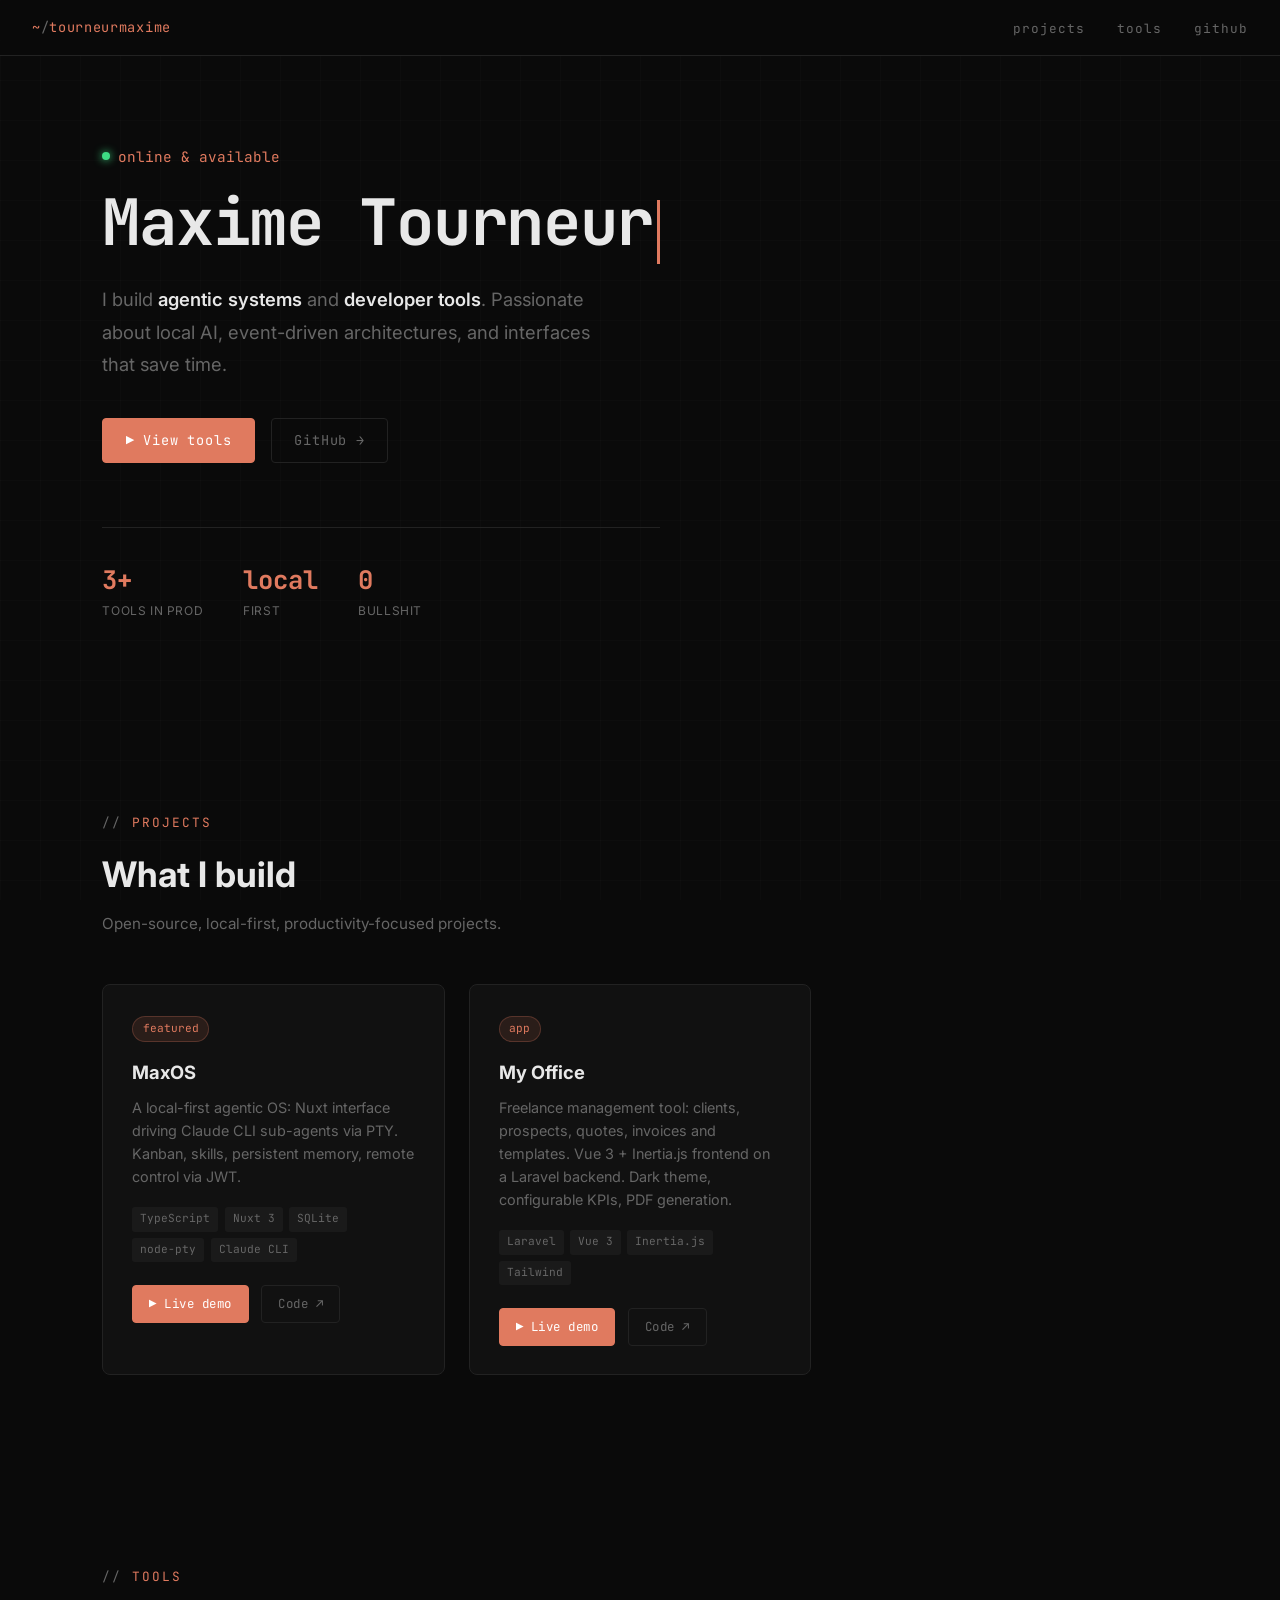
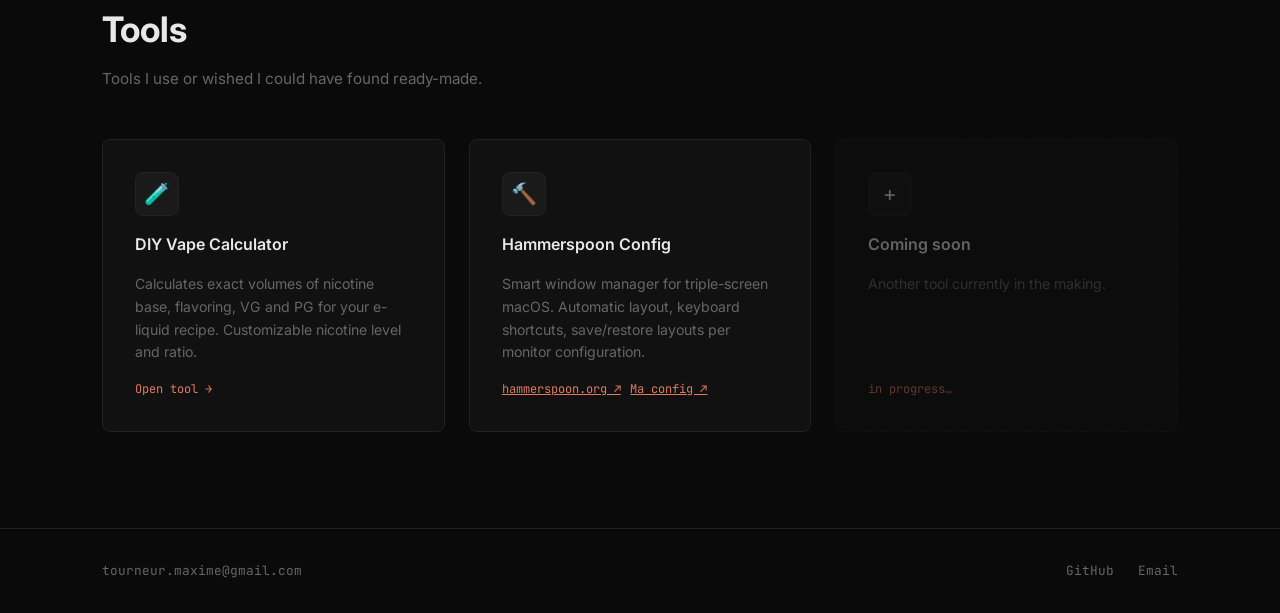
==== index.html @ a3930800 "feat: translate site to English, reduce hero-to-projects spacing Co-Authored-By: Claude Sonnet 4.6 <" ====
<!DOCTYPE html>
<html lang="en">
<head>
  <meta charset="UTF-8">
  <meta name="viewport" content="width=device-width, initial-scale=1.0">
  <title>Maxime Tourneur</title>
  <link rel="preconnect" href="https://fonts.googleapis.com">
  <link href="https://fonts.googleapis.com/css2?family=JetBrains+Mono:ital,wght@0,400;0,700;1,400&family=Inter:wght@300;400;600;700&display=swap" rel="stylesheet">
  <style>
    *, *::before, *::after { box-sizing: border-box; margin: 0; padding: 0; }

    :root {
      --bg: #0a0a0a;
      --bg2: #111111;
      --bg3: #1a1a1a;
      --border: #222222;
      --accent: #E07A5F;
      --green: #3ddc84;
      --text: #e8e8e8;
      --muted: #666;
      --mono: 'JetBrains Mono', monospace;
      --sans: 'Inter', sans-serif;
    }

    html { scroll-behavior: smooth; }

    body {
      background: var(--bg);
      color: var(--text);
      font-family: var(--sans);
      font-size: 16px;
      line-height: 1.6;
      overflow-x: hidden;
    }

    /* Grid background */
    body::before {
      content: '';
      position: fixed;
      inset: 0;
      background-image:
        linear-gradient(rgba(255,255,255,.015) 1px, transparent 1px),
        linear-gradient(90deg, rgba(255,255,255,.015) 1px, transparent 1px);
      background-size: 40px 40px;
      pointer-events: none;
      z-index: 0;
    }

    /* ── NAV ── */
    nav {
      position: fixed;
      top: 0; left: 0; right: 0;
      z-index: 100;
      display: flex;
      align-items: center;
      justify-content: space-between;
      padding: 0 2rem;
      height: 56px;
      background: rgba(10,10,10,.85);
      backdrop-filter: blur(12px);
      border-bottom: 1px solid var(--border);
    }

    .nav-logo {
      font-family: var(--mono);
      font-size: .85rem;
      color: var(--accent);
      text-decoration: none;
      letter-spacing: .05em;
    }

    .nav-logo span { color: var(--muted); }

    nav ul {
      list-style: none;
      display: flex;
      gap: 2rem;
    }

    nav ul a {
      font-family: var(--mono);
      font-size: .8rem;
      color: var(--muted);
      text-decoration: none;
      letter-spacing: .08em;
      transition: color .2s;
    }
    nav ul a:hover { color: var(--text); }

    /* ── HERO ── */
    #hero {
      position: relative;
      min-height: 85vh;
      display: flex;
      align-items: center;
      padding: 0 clamp(2rem, 8vw, 10rem);
      z-index: 1;
    }

    .hero-inner { max-width: 720px; }

    .hero-prefix {
      font-family: var(--mono);
      font-size: .9rem;
      color: var(--accent);
      margin-bottom: 1.2rem;
      display: flex;
      align-items: center;
      gap: .5rem;
    }

    .hero-prefix::before {
      content: '';
      display: inline-block;
      width: 8px; height: 8px;
      border-radius: 50%;
      background: var(--green);
      box-shadow: 0 0 8px var(--green);
      animation: pulse 2s ease-in-out infinite;
    }

    @keyframes pulse {
      0%, 100% { opacity: 1; }
      50% { opacity: .4; }
    }

    h1 {
      font-family: var(--mono);
      font-size: clamp(2.4rem, 5vw, 4rem);
      font-weight: 700;
      line-height: 1.1;
      letter-spacing: -.02em;
      margin-bottom: 1.2rem;
    }

    h1 .cursor {
      display: inline-block;
      width: 3px;
      height: 1em;
      background: var(--accent);
      margin-left: 4px;
      vertical-align: text-bottom;
      animation: blink .9s step-end infinite;
    }

    @keyframes blink {
      0%, 100% { opacity: 1; }
      50% { opacity: 0; }
    }

    .hero-desc {
      font-size: 1.15rem;
      color: var(--muted);
      max-width: 520px;
      margin-bottom: 2.4rem;
      line-height: 1.75;
    }

    .hero-desc strong { color: var(--text); font-weight: 600; }

    .btn-group { display: flex; gap: 1rem; flex-wrap: wrap; }

    .btn {
      font-family: var(--mono);
      font-size: .85rem;
      letter-spacing: .06em;
      padding: .65rem 1.4rem;
      border-radius: 4px;
      text-decoration: none;
      transition: all .2s;
      display: inline-flex;
      align-items: center;
      gap: .5rem;
    }

    .btn-primary {
      background: var(--accent);
      color: #fff;
      border: 1px solid var(--accent);
    }
    .btn-primary:hover { background: transparent; color: var(--accent); }

    .btn-ghost {
      background: transparent;
      color: var(--muted);
      border: 1px solid var(--border);
    }
    .btn-ghost:hover { color: var(--text); border-color: #444; }

    .hero-stats {
      display: flex;
      gap: 2.5rem;
      margin-top: 4rem;
      padding-top: 2rem;
      border-top: 1px solid var(--border);
    }

    .stat-item { display: flex; flex-direction: column; }
    .stat-value {
      font-family: var(--mono);
      font-size: 1.6rem;
      font-weight: 700;
      color: var(--accent);
    }
    .stat-label {
      font-size: .75rem;
      color: var(--muted);
      letter-spacing: .05em;
      text-transform: uppercase;
    }

    /* ── SECTIONS ── */
    section {
      position: relative;
      z-index: 1;
      padding: 6rem clamp(2rem, 8vw, 10rem);
    }

    .section-label {
      font-family: var(--mono);
      font-size: .8rem;
      color: var(--accent);
      letter-spacing: .15em;
      text-transform: uppercase;
      margin-bottom: .8rem;
    }

    .section-label::before { content: '// '; color: var(--muted); }

    h2 {
      font-family: var(--sans);
      font-size: clamp(1.6rem, 3vw, 2.2rem);
      font-weight: 700;
      margin-bottom: .6rem;
    }

    .section-sub {
      color: var(--muted);
      font-size: .95rem;
      margin-bottom: 3rem;
    }

    #projects { padding-top: 3rem; }

    /* ── PROJECTS ── */
    .projects-grid {
      display: grid;
      grid-template-columns: repeat(auto-fill, minmax(320px, 1fr));
      gap: 1.5rem;
    }

    .project-card {
      background: var(--bg2);
      border: 1px solid var(--border);
      border-radius: 8px;
      padding: 1.8rem;
      text-decoration: none;
      color: inherit;
      transition: all .25s;
      position: relative;
      overflow: hidden;
    }

    .project-card::after {
      content: '';
      position: absolute;
      inset: 0;
      background: linear-gradient(135deg, var(--accent) 0%, transparent 50%);
      opacity: 0;
      transition: opacity .3s;
    }

    .project-card:hover {
      border-color: var(--accent);
      transform: translateY(-3px);
    }
    .project-card:hover::after { opacity: .04; }

    .project-tag {
      font-family: var(--mono);
      font-size: .7rem;
      color: var(--accent);
      background: rgba(224,122,95,.12);
      border: 1px solid rgba(224,122,95,.25);
      padding: .2rem .6rem;
      border-radius: 99px;
      display: inline-block;
      margin-bottom: 1rem;
    }

    .project-card h3 {
      font-size: 1.15rem;
      font-weight: 700;
      margin-bottom: .5rem;
    }

    .project-card p {
      font-size: .9rem;
      color: var(--muted);
      line-height: 1.6;
      margin-bottom: 1.2rem;
    }

    .project-tech {
      display: flex;
      flex-wrap: wrap;
      gap: .4rem;
    }

    .tech-pill {
      font-family: var(--mono);
      font-size: .7rem;
      color: var(--muted);
      background: var(--bg3);
      padding: .2rem .5rem;
      border-radius: 3px;
    }

    .project-arrow {
      position: absolute;
      top: 1.8rem;
      right: 1.8rem;
      font-size: 1.2rem;
      color: var(--muted);
      transition: transform .2s, color .2s;
    }
    .project-card:hover .project-arrow { transform: translate(3px, -3px); color: var(--accent); }

    .project-links { display: flex; gap: .8rem; margin-top: 1.4rem; flex-wrap: wrap; }
    .project-link {
      font-family: var(--mono);
      font-size: .78rem;
      letter-spacing: .04em;
      text-decoration: none;
      padding: .5rem 1rem;
      border-radius: 4px;
      transition: all .2s;
      position: relative;
      z-index: 1;
    }
    .project-link.demo { background: var(--accent); color: #fff; border: 1px solid var(--accent); }
    .project-link.demo:hover { background: transparent; color: var(--accent); }
    .project-link.code { background: transparent; color: var(--muted); border: 1px solid var(--border); }
    .project-link.code:hover { color: var(--text); border-color: #444; }

    /* ── TOOLS ── */
    .tools-grid {
      display: grid;
      grid-template-columns: repeat(auto-fill, minmax(280px, 1fr));
      gap: 1.5rem;
    }

    .tool-card {
      background: var(--bg2);
      border: 1px solid var(--border);
      border-radius: 8px;
      padding: 2rem;
      text-decoration: none;
      color: inherit;
      transition: all .25s;
      display: flex;
      flex-direction: column;
      gap: 1rem;
    }

    .tool-card:hover {
      border-color: #444;
      transform: translateY(-2px);
    }

    .tool-icon {
      width: 44px; height: 44px;
      background: var(--bg3);
      border: 1px solid var(--border);
      border-radius: 8px;
      display: flex;
      align-items: center;
      justify-content: center;
      font-size: 1.3rem;
    }

    .tool-card h3 {
      font-size: 1rem;
      font-weight: 600;
    }

    .tool-card p {
      font-size: .88rem;
      color: var(--muted);
      line-height: 1.6;
      flex: 1;
    }

    .tool-link {
      font-family: var(--mono);
      font-size: .75rem;
      color: var(--accent);
      display: flex;
      align-items: center;
      gap: .4rem;
    }

    .tool-card-placeholder {
      opacity: .4;
      cursor: default;
      border-style: dashed;
    }
    .tool-card-placeholder:hover { transform: none; border-color: var(--border); }

    /* ── FOOTER ── */
    footer {
      position: relative;
      z-index: 1;
      border-top: 1px solid var(--border);
      padding: 2rem clamp(2rem, 8vw, 10rem);
      display: flex;
      align-items: center;
      justify-content: space-between;
      gap: 1rem;
      flex-wrap: wrap;
    }

    footer .mono { font-family: var(--mono); font-size: .8rem; color: var(--muted); }

    .footer-links { display: flex; gap: 1.5rem; }
    .footer-links a {
      font-family: var(--mono);
      font-size: .8rem;
      color: var(--muted);
      text-decoration: none;
      transition: color .2s;
    }
    .footer-links a:hover { color: var(--text); }

    @media (max-width: 600px) {
      nav ul { gap: 1rem; }
      .hero-stats { gap: 1.5rem; }
    }
  </style>
</head>
<body>

<nav>
  <a href="/" class="nav-logo">~<span>/</span>tourneurmaxime</a>
  <ul>
    <li><a href="#projects">projects</a></li>
    <li><a href="#tools">tools</a></li>
    <li><a href="https://github.com/tourneurmaxime" target="_blank">github</a></li>
  </ul>
</nav>

<!-- HERO -->
<section id="hero">
  <div class="hero-inner">
    <div class="hero-prefix">online &amp; available</div>
    <h1>Maxime Tourneur<span class="cursor"></span></h1>
    <p class="hero-desc">
      I build <strong>agentic systems</strong> and <strong>developer tools</strong>.
      Passionate about local AI, event-driven architectures, and interfaces that save time.
    </p>
    <div class="btn-group">
      <a href="#tools" class="btn btn-primary">▶ View tools</a>
      <a href="https://github.com/tourneurmaxime" target="_blank" class="btn btn-ghost">GitHub →</a>
    </div>
    <div class="hero-stats">
      <div class="stat-item">
        <span class="stat-value">3+</span>
        <span class="stat-label">tools in prod</span>
      </div>
      <div class="stat-item">
        <span class="stat-value">local</span>
        <span class="stat-label">first</span>
      </div>
      <div class="stat-item">
        <span class="stat-value">0</span>
        <span class="stat-label">bullshit</span>
      </div>
    </div>
  </div>
</section>

<!-- PROJECTS -->
<section id="projects">
  <div class="section-label">projects</div>
  <h2>What I build</h2>
  <p class="section-sub">Open-source, local-first, productivity-focused projects.</p>

  <div class="projects-grid">
    <div class="project-card">
      <span class="project-tag">featured</span>
      <h3>MaxOS</h3>
      <p>A local-first agentic OS: Nuxt interface driving Claude CLI sub-agents via PTY. Kanban, skills, persistent memory, remote control via JWT.</p>
      <div class="project-tech">
        <span class="tech-pill">TypeScript</span>
        <span class="tech-pill">Nuxt 3</span>
        <span class="tech-pill">SQLite</span>
        <span class="tech-pill">node-pty</span>
        <span class="tech-pill">Claude CLI</span>
      </div>
      <div class="project-links">
        <a href="https://tourneur-maxime.github.io/max_ai_os/" target="_blank" class="project-link demo">▶ Live demo</a>
        <a href="https://github.com/tourneur-maxime/max_ai_os" target="_blank" class="project-link code">Code ↗</a>
      </div>
    </div>

    <div class="project-card">
      <span class="project-tag">app</span>
      <h3>My Office</h3>
      <p>Freelance management tool: clients, prospects, quotes, invoices and templates. Vue 3 + Inertia.js frontend on a Laravel backend. Dark theme, configurable KPIs, PDF generation.</p>
      <div class="project-tech">
        <span class="tech-pill">Laravel</span>
        <span class="tech-pill">Vue 3</span>
        <span class="tech-pill">Inertia.js</span>
        <span class="tech-pill">Tailwind</span>
      </div>
      <div class="project-links">
        <a href="https://tourneur-maxime.github.io/My_Office/" target="_blank" class="project-link demo">▶ Live demo</a>
        <a href="https://github.com/tourneur-maxime/My_Office" target="_blank" class="project-link code">Code ↗</a>
      </div>
    </div>
  </div>
</section>

<!-- TOOLS -->
<section id="tools">
  <div class="section-label">tools</div>
  <h2>Tools</h2>
  <p class="section-sub">Tools I use or wished I could have found ready-made.</p>

  <div class="tools-grid">
    <a href="tools/vape/index.html" class="tool-card">
      <div class="tool-icon">🧪</div>
      <h3>DIY Vape Calculator</h3>
      <p>Calculates exact volumes of nicotine base, flavoring, VG and PG for your e-liquid recipe. Customizable nicotine level and ratio.</p>
      <span class="tool-link">Open tool →</span>
    </a>

    <div class="tool-card">
      <div class="tool-icon">🔨</div>
      <h3>Hammerspoon Config</h3>
      <p>Smart window manager for triple-screen macOS. Automatic layout, keyboard shortcuts, save/restore layouts per monitor configuration.</p>
      <div style="display:flex;gap:.6rem;margin-top:auto;flex-wrap:wrap;">
        <a href="https://www.hammerspoon.org" target="_blank" class="tool-link">hammerspoon.org ↗</a>
        <a href="https://github.com/tourneur-maxime/hammerspoon_cfg" target="_blank" class="tool-link">Ma config ↗</a>
      </div>
    </div>

    <div class="tool-card tool-card-placeholder">
      <div class="tool-icon">+</div>
      <h3>Coming soon</h3>
      <p>Another tool currently in the making.</p>
      <span class="tool-link">in progress…</span>
    </div>
  </div>
</section>

<footer>
  <span class="mono">tourneur.maxime@gmail.com</span>
  <div class="footer-links">
    <a href="https://github.com/tourneurmaxime" target="_blank">GitHub</a>
    <a href="mailto:tourneur.maxime@gmail.com">Email</a>
  </div>
</footer>

</body>
</html>
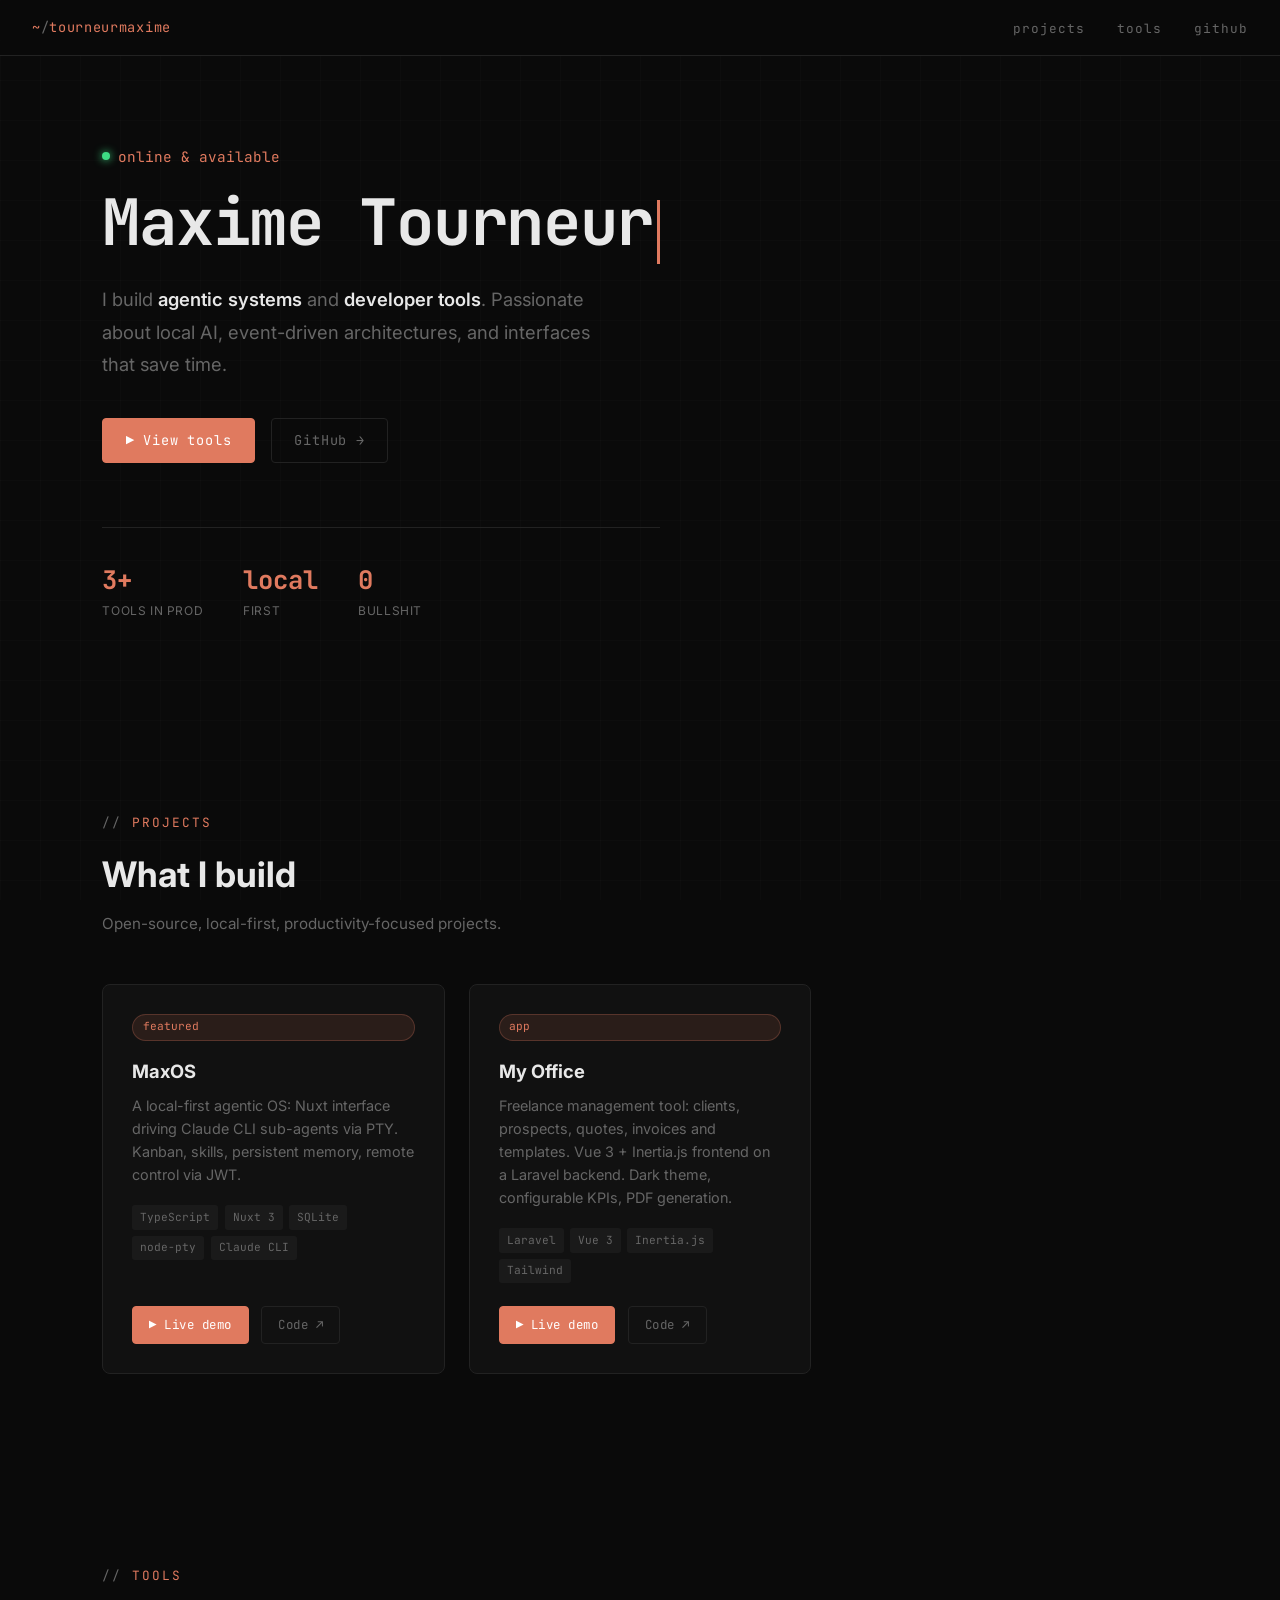
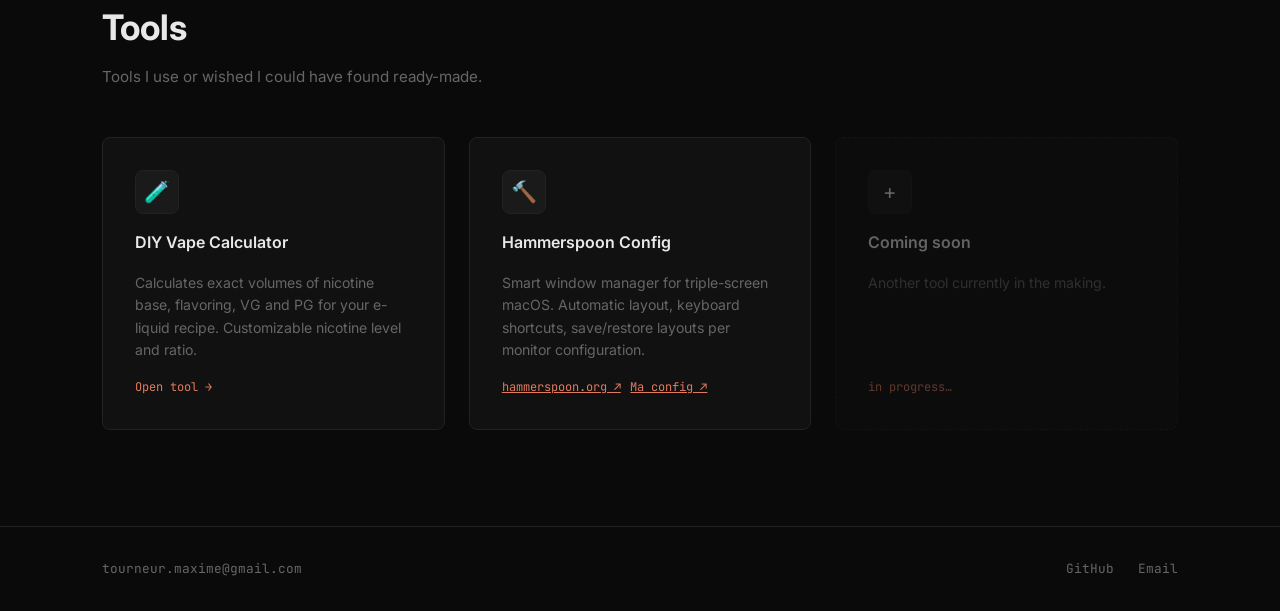
==== commit 4a5d096a: "fix: aligner les boutons en bas de chaque project card Co-Authored-By: Claude Sonnet 4.6 <noreply@an" ====
--- a/index.html
+++ b/index.html
@@ -259,6 +259,8 @@
       transition: all .25s;
       position: relative;
       overflow: hidden;
+      display: flex;
+      flex-direction: column;
     }
 
     .project-card::after {
@@ -326,7 +328,7 @@
     }
     .project-card:hover .project-arrow { transform: translate(3px, -3px); color: var(--accent); }
 
-    .project-links { display: flex; gap: .8rem; margin-top: 1.4rem; flex-wrap: wrap; }
+    .project-links { display: flex; gap: .8rem; margin-top: auto; padding-top: 1.4rem; flex-wrap: wrap; }
     .project-link {
       font-family: var(--mono);
       font-size: .78rem;
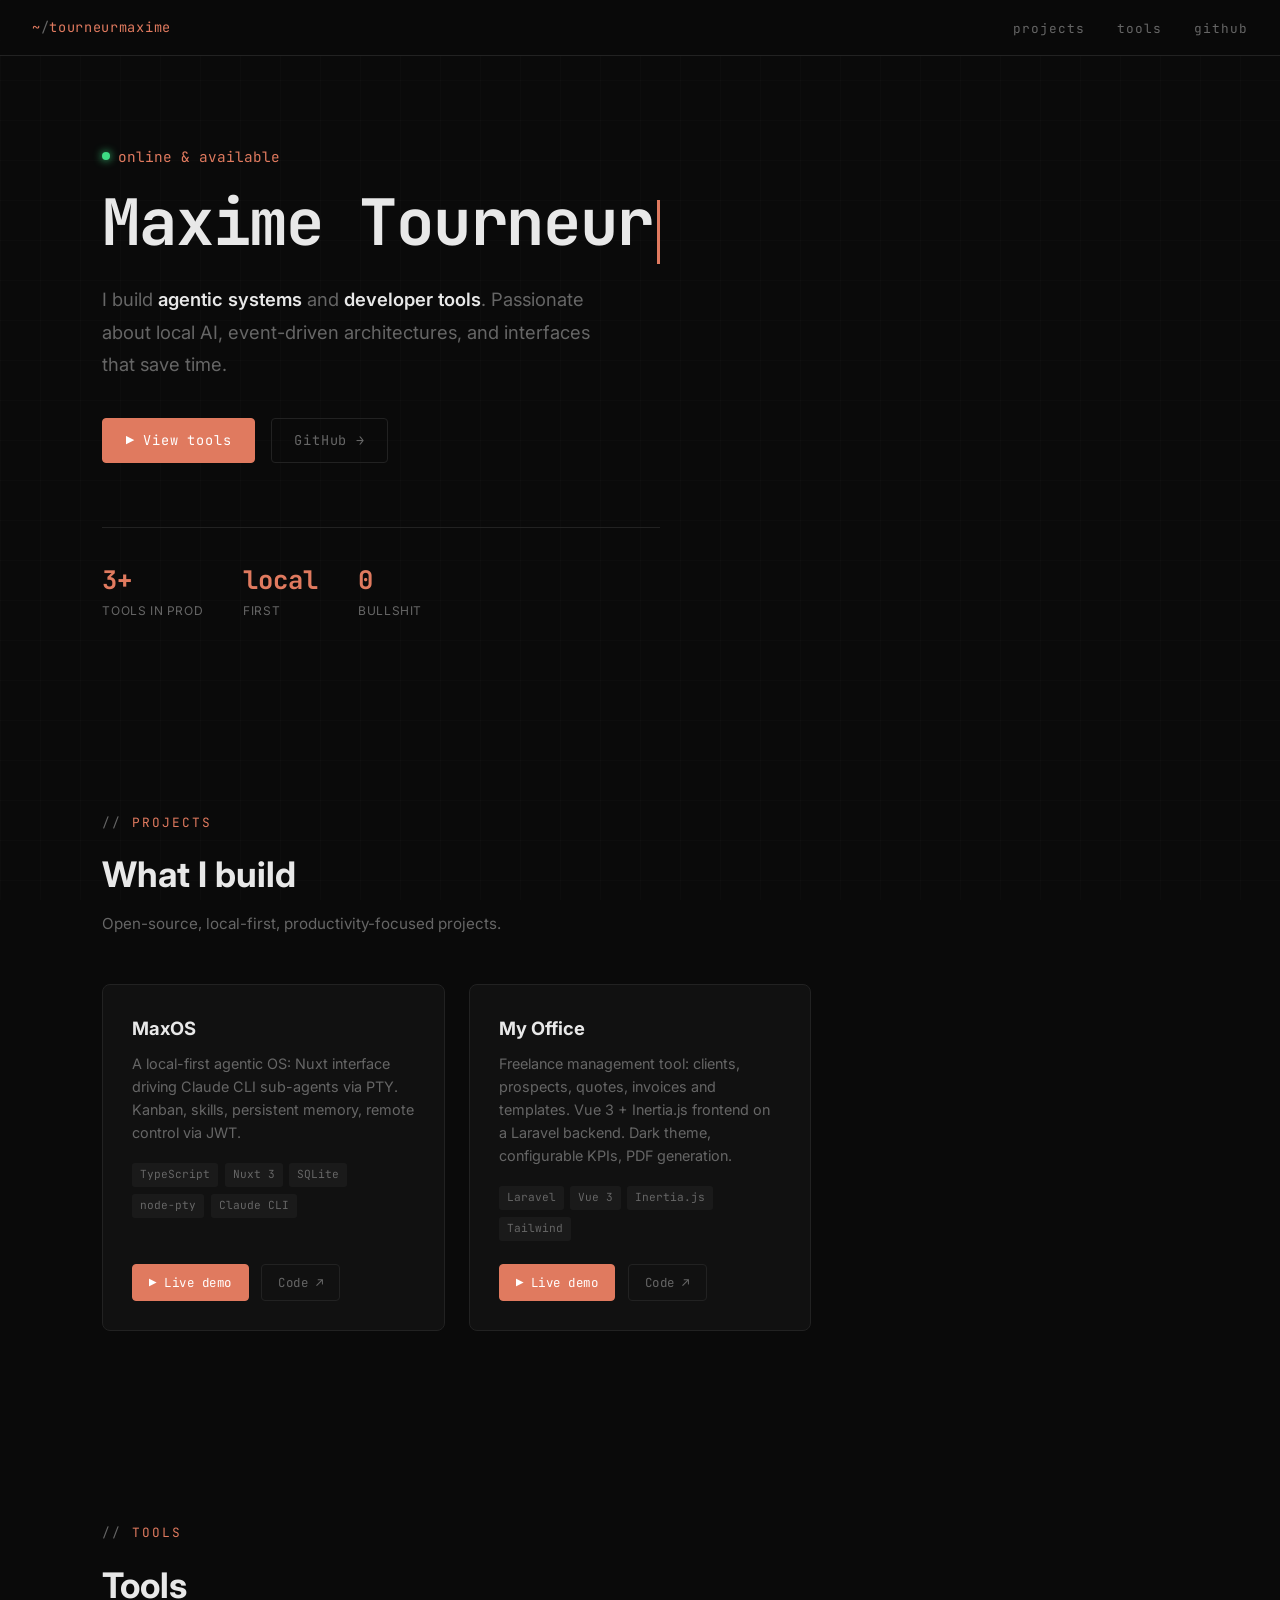
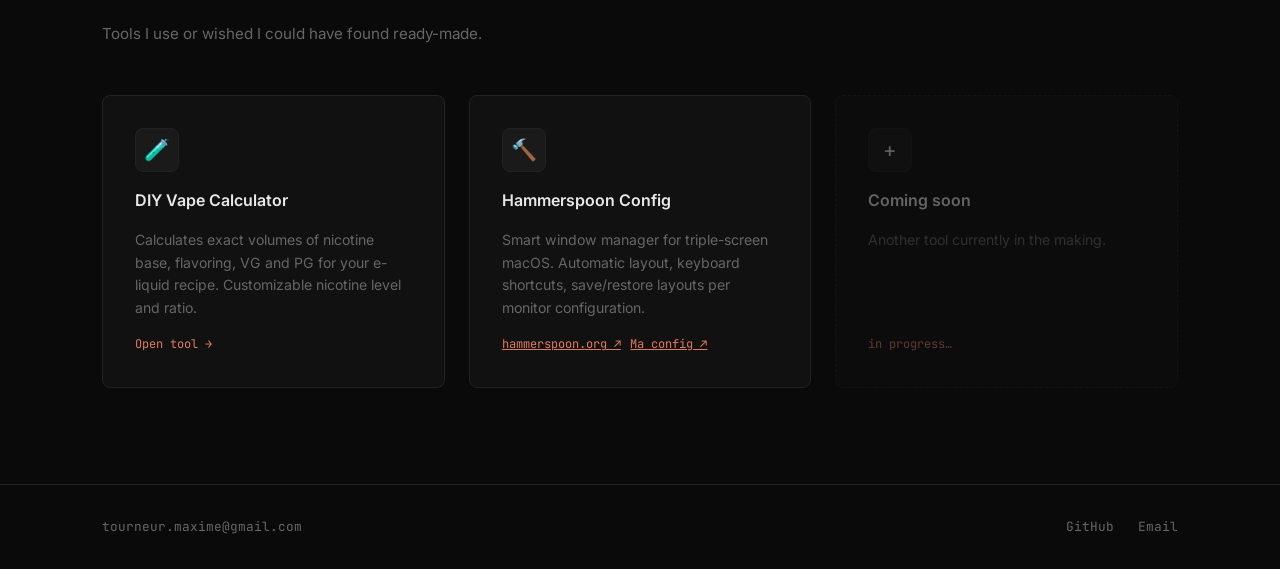
==== commit 4aa87891: "style: retire les badges project-tag des cards Co-Authored-By: Claude Sonnet 4.6 <noreply@anthropic." ====
--- a/index.html
+++ b/index.html
@@ -277,18 +277,6 @@
       transform: translateY(-3px);
     }
     .project-card:hover::after { opacity: .04; }
-
-    .project-tag {
-      font-family: var(--mono);
-      font-size: .7rem;
-      color: var(--accent);
-      background: rgba(224,122,95,.12);
-      border: 1px solid rgba(224,122,95,.25);
-      padding: .2rem .6rem;
-      border-radius: 99px;
-      display: inline-block;
-      margin-bottom: 1rem;
-    }
 
     .project-card h3 {
       font-size: 1.15rem;
@@ -489,7 +477,6 @@
 
   <div class="projects-grid">
     <div class="project-card">
-      <span class="project-tag">featured</span>
       <h3>MaxOS</h3>
       <p>A local-first agentic OS: Nuxt interface driving Claude CLI sub-agents via PTY. Kanban, skills, persistent memory, remote control via JWT.</p>
       <div class="project-tech">
@@ -506,7 +493,6 @@
     </div>
 
     <div class="project-card">
-      <span class="project-tag">app</span>
       <h3>My Office</h3>
       <p>Freelance management tool: clients, prospects, quotes, invoices and templates. Vue 3 + Inertia.js frontend on a Laravel backend. Dark theme, configurable KPIs, PDF generation.</p>
       <div class="project-tech">
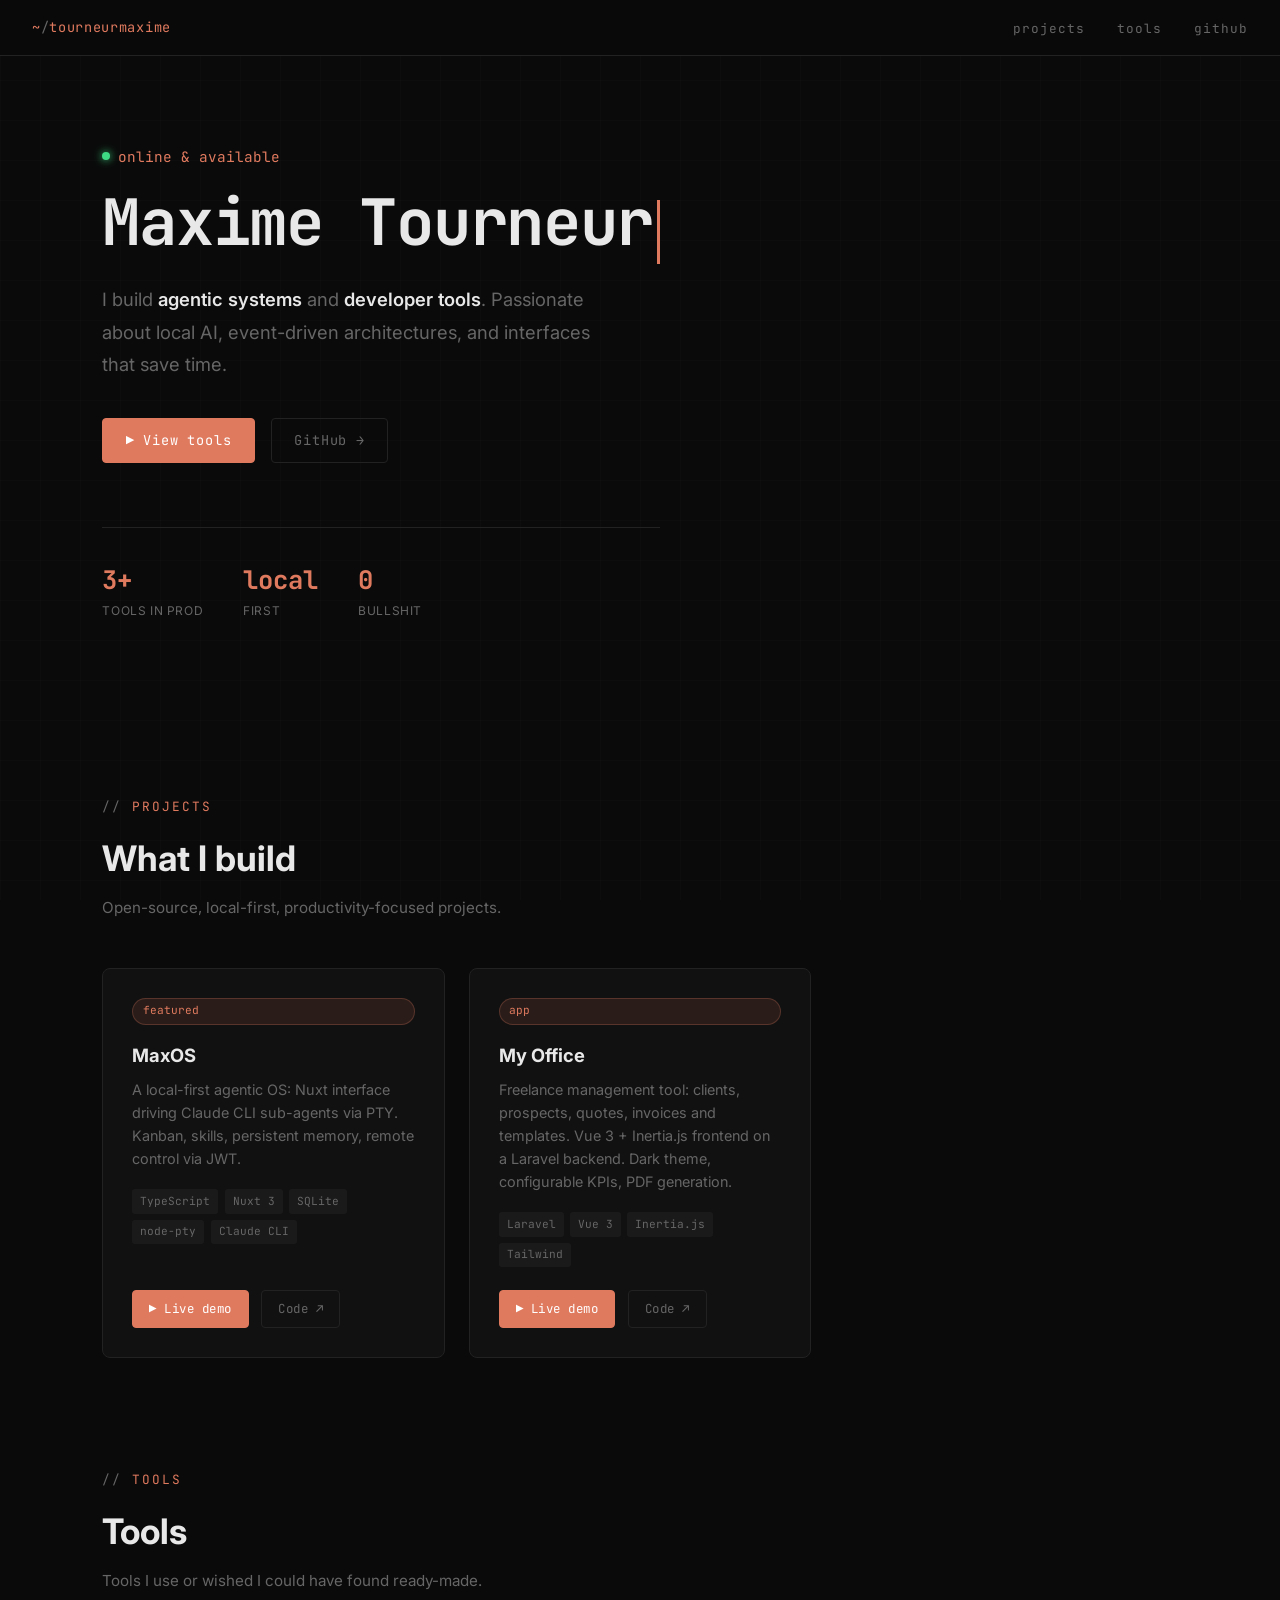
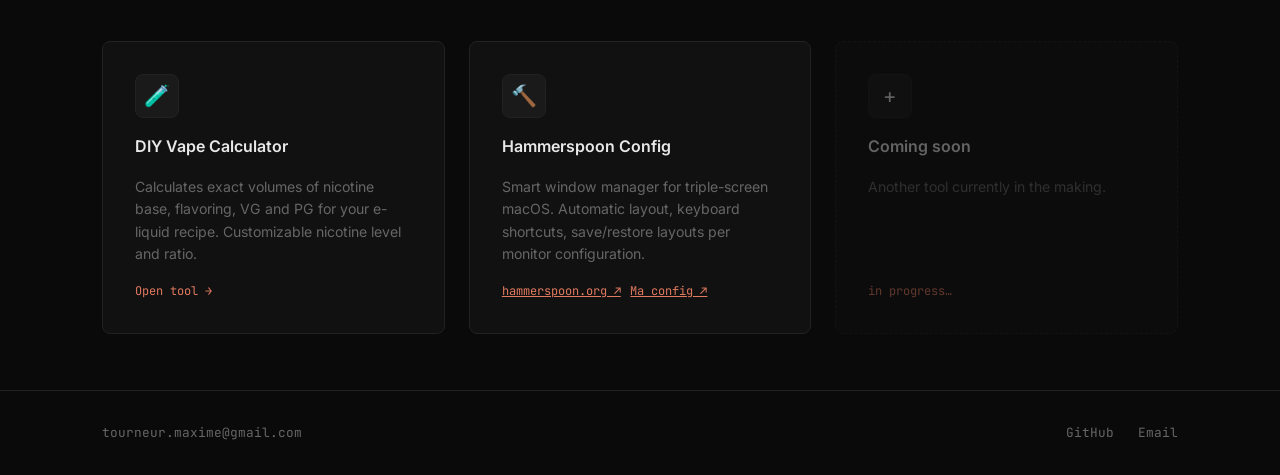
==== commit 5b5db28f: "style: réduit le padding des sections (6rem → 3.5rem) Co-Authored-By: Claude Sonnet 4.6 <noreply@ant" ====
--- a/index.html
+++ b/index.html
@@ -213,7 +213,7 @@
     section {
       position: relative;
       z-index: 1;
-      padding: 6rem clamp(2rem, 8vw, 10rem);
+      padding: 3.5rem clamp(2rem, 8vw, 10rem);
     }
 
     .section-label {
@@ -240,7 +240,7 @@
       margin-bottom: 3rem;
     }
 
-    #projects { padding-top: 3rem; }
+    #projects { padding-top: 2rem; }
 
     /* ── PROJECTS ── */
     .projects-grid {
@@ -277,6 +277,18 @@
       transform: translateY(-3px);
     }
     .project-card:hover::after { opacity: .04; }
+
+    .project-tag {
+      font-family: var(--mono);
+      font-size: .7rem;
+      color: var(--accent);
+      background: rgba(224,122,95,.12);
+      border: 1px solid rgba(224,122,95,.25);
+      padding: .2rem .6rem;
+      border-radius: 99px;
+      display: inline-block;
+      margin-bottom: 1rem;
+    }
 
     .project-card h3 {
       font-size: 1.15rem;
@@ -477,6 +489,7 @@
 
   <div class="projects-grid">
     <div class="project-card">
+      <span class="project-tag">featured</span>
       <h3>MaxOS</h3>
       <p>A local-first agentic OS: Nuxt interface driving Claude CLI sub-agents via PTY. Kanban, skills, persistent memory, remote control via JWT.</p>
       <div class="project-tech">
@@ -493,6 +506,7 @@
     </div>
 
     <div class="project-card">
+      <span class="project-tag">app</span>
       <h3>My Office</h3>
       <p>Freelance management tool: clients, prospects, quotes, invoices and templates. Vue 3 + Inertia.js frontend on a Laravel backend. Dark theme, configurable KPIs, PDF generation.</p>
       <div class="project-tech">
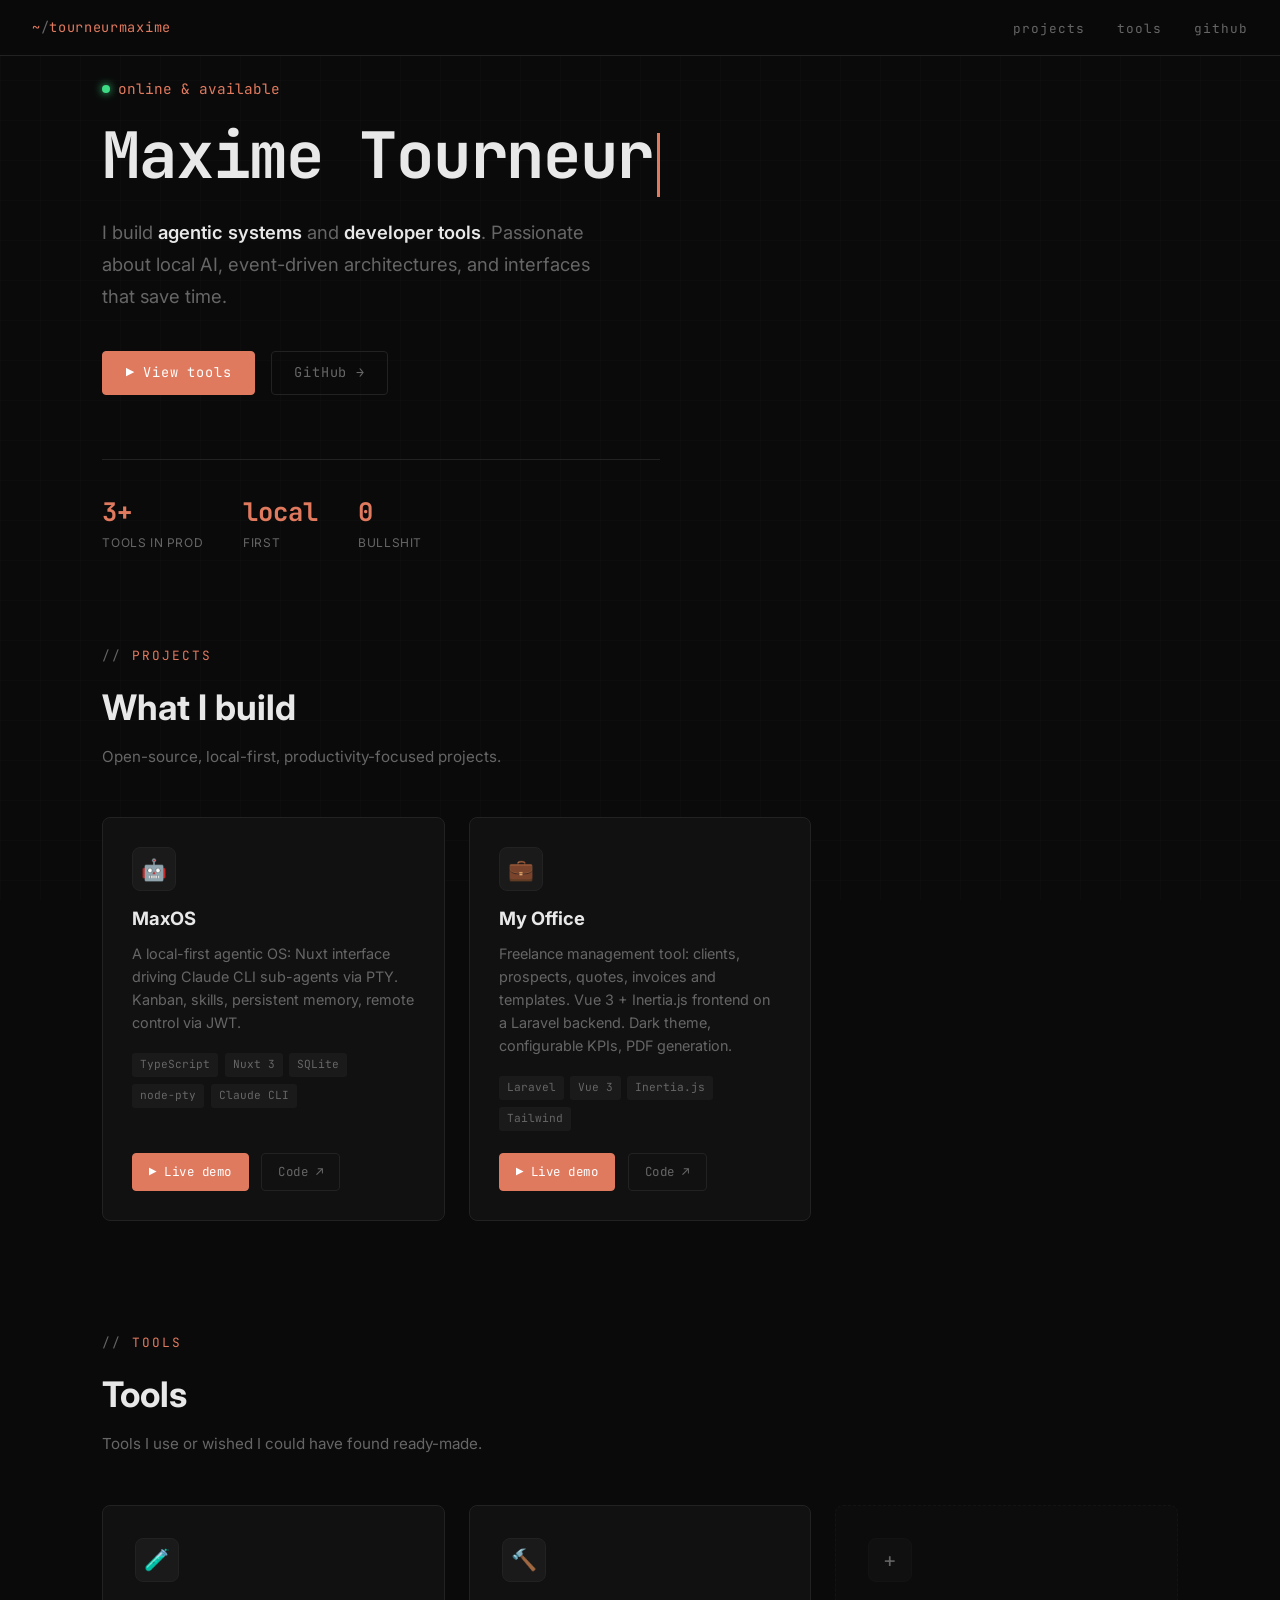
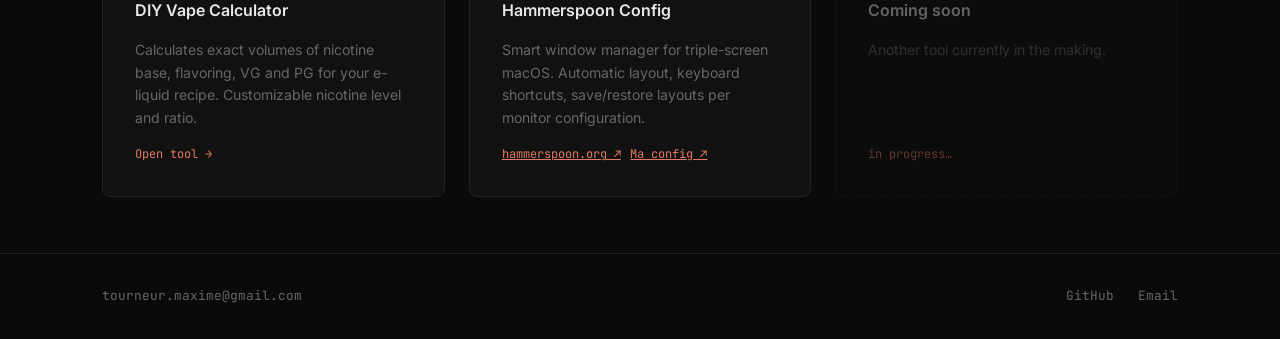
==== commit 442b5a2b: "style: emojis sur les project cards, réduit l'écart hero→projects Co-Authored-By: Claude Sonnet 4.6 " ====
--- a/index.html
+++ b/index.html
@@ -90,7 +90,7 @@
     /* ── HERO ── */
     #hero {
       position: relative;
-      min-height: 85vh;
+      min-height: 70vh;
       display: flex;
       align-items: center;
       padding: 0 clamp(2rem, 8vw, 10rem);
@@ -240,7 +240,7 @@
       margin-bottom: 3rem;
     }
 
-    #projects { padding-top: 2rem; }
+    #projects { padding-top: 1rem; }
 
     /* ── PROJECTS ── */
     .projects-grid {
@@ -289,6 +289,8 @@
       display: inline-block;
       margin-bottom: 1rem;
     }
+
+    .project-card .tool-icon { margin-bottom: .8rem; }
 
     .project-card h3 {
       font-size: 1.15rem;
@@ -489,7 +491,7 @@
 
   <div class="projects-grid">
     <div class="project-card">
-      <span class="project-tag">featured</span>
+      <div class="tool-icon">🤖</div>
       <h3>MaxOS</h3>
       <p>A local-first agentic OS: Nuxt interface driving Claude CLI sub-agents via PTY. Kanban, skills, persistent memory, remote control via JWT.</p>
       <div class="project-tech">
@@ -506,7 +508,7 @@
     </div>
 
     <div class="project-card">
-      <span class="project-tag">app</span>
+      <div class="tool-icon">💼</div>
       <h3>My Office</h3>
       <p>Freelance management tool: clients, prospects, quotes, invoices and templates. Vue 3 + Inertia.js frontend on a Laravel backend. Dark theme, configurable KPIs, PDF generation.</p>
       <div class="project-tech">
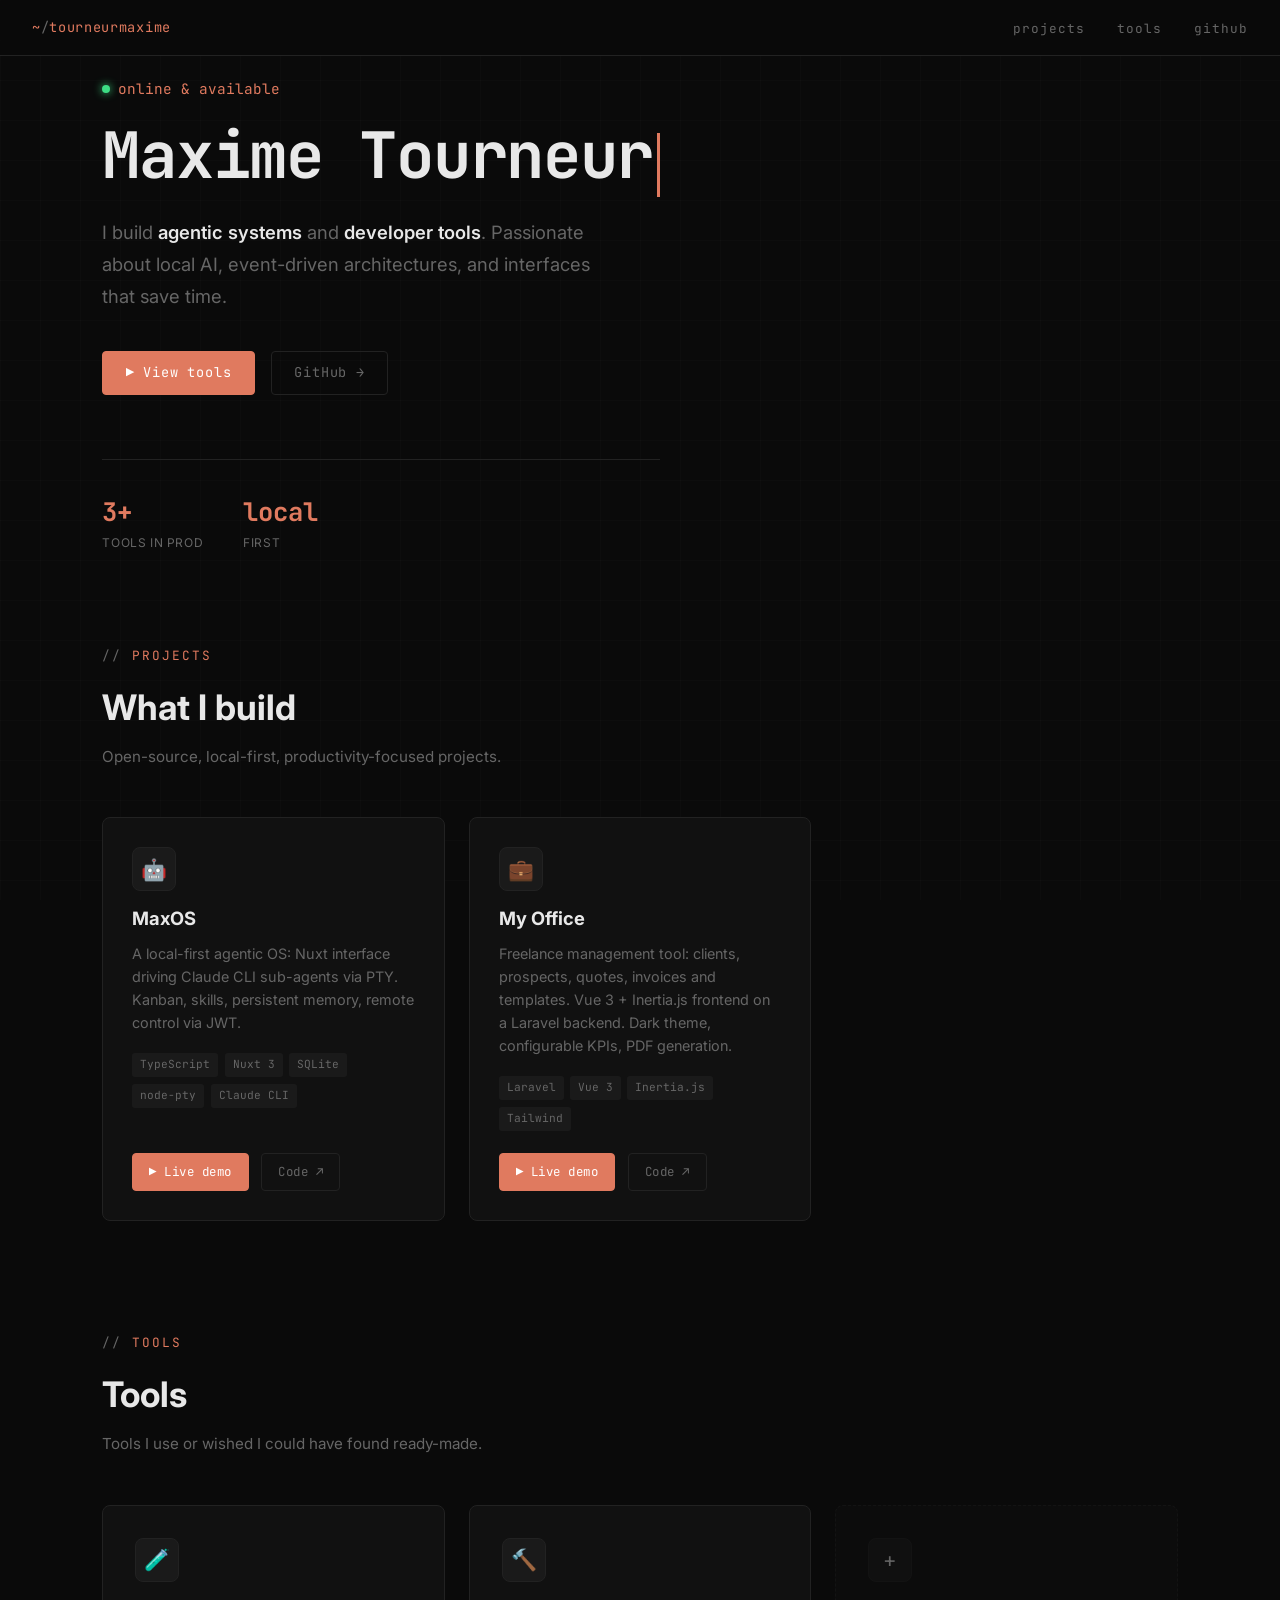
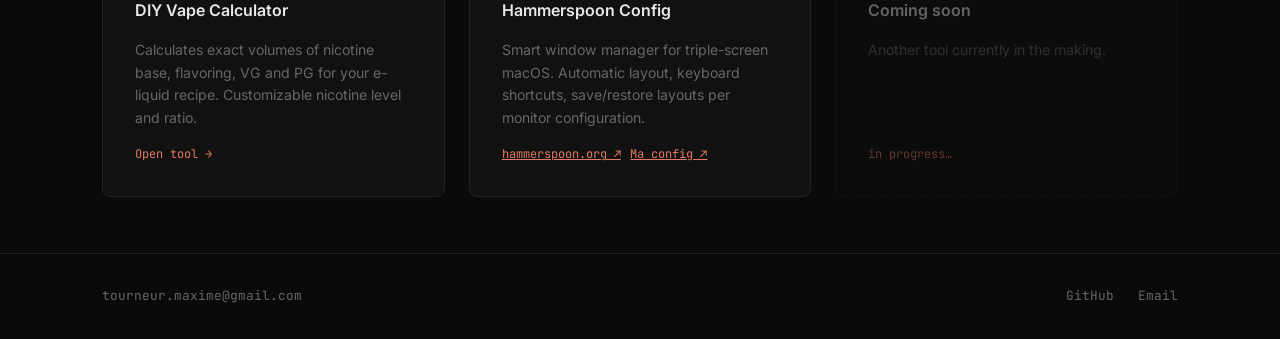
==== commit 14ca5abb: "style: retire la stat "0 bullshit" du hero Co-Authored-By: Claude Sonnet 4.6 <noreply@anthropic.com>" ====
--- a/index.html
+++ b/index.html
@@ -475,10 +475,6 @@
         <span class="stat-value">local</span>
         <span class="stat-label">first</span>
       </div>
-      <div class="stat-item">
-        <span class="stat-value">0</span>
-        <span class="stat-label">bullshit</span>
-      </div>
     </div>
   </div>
 </section>
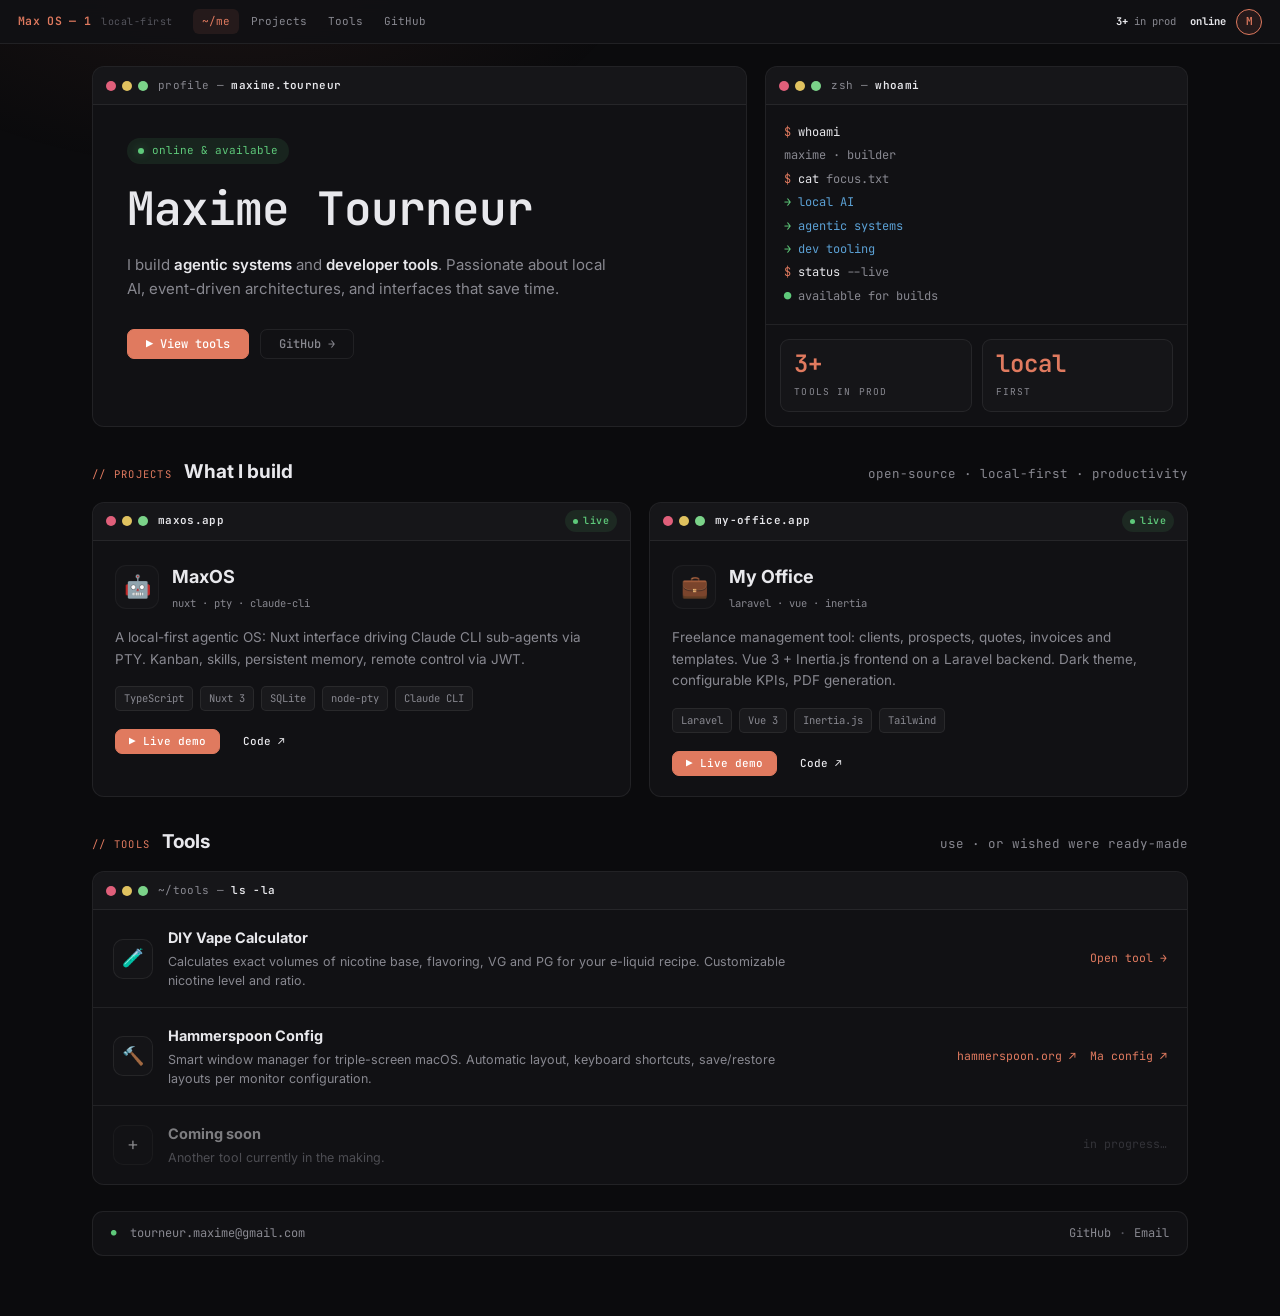
==== commit 07b1069f: "feat: refonte MaxOS desktop — design OS-like avec fenêtres chrome Remplace le layout hero classique " ====
--- a/index.html
+++ b/index.html
@@ -1,566 +1,291 @@
-<!DOCTYPE html>
+<!doctype html>
 <html lang="en">
 <head>
-  <meta charset="UTF-8">
-  <meta name="viewport" content="width=device-width, initial-scale=1.0">
-  <title>Maxime Tourneur</title>
-  <link rel="preconnect" href="https://fonts.googleapis.com">
-  <link href="https://fonts.googleapis.com/css2?family=JetBrains+Mono:ital,wght@0,400;0,700;1,400&family=Inter:wght@300;400;600;700&display=swap" rel="stylesheet">
-  <style>
-    *, *::before, *::after { box-sizing: border-box; margin: 0; padding: 0; }
-
-    :root {
-      --bg: #0a0a0a;
-      --bg2: #111111;
-      --bg3: #1a1a1a;
-      --border: #222222;
-      --accent: #E07A5F;
-      --green: #3ddc84;
-      --text: #e8e8e8;
-      --muted: #666;
-      --mono: 'JetBrains Mono', monospace;
-      --sans: 'Inter', sans-serif;
-    }
-
-    html { scroll-behavior: smooth; }
-
-    body {
-      background: var(--bg);
-      color: var(--text);
-      font-family: var(--sans);
-      font-size: 16px;
-      line-height: 1.6;
-      overflow-x: hidden;
-    }
-
-    /* Grid background */
-    body::before {
-      content: '';
-      position: fixed;
-      inset: 0;
-      background-image:
-        linear-gradient(rgba(255,255,255,.015) 1px, transparent 1px),
-        linear-gradient(90deg, rgba(255,255,255,.015) 1px, transparent 1px);
-      background-size: 40px 40px;
-      pointer-events: none;
-      z-index: 0;
-    }
-
-    /* ── NAV ── */
-    nav {
-      position: fixed;
-      top: 0; left: 0; right: 0;
-      z-index: 100;
-      display: flex;
-      align-items: center;
-      justify-content: space-between;
-      padding: 0 2rem;
-      height: 56px;
-      background: rgba(10,10,10,.85);
-      backdrop-filter: blur(12px);
-      border-bottom: 1px solid var(--border);
-    }
-
-    .nav-logo {
-      font-family: var(--mono);
-      font-size: .85rem;
-      color: var(--accent);
-      text-decoration: none;
-      letter-spacing: .05em;
-    }
-
-    .nav-logo span { color: var(--muted); }
-
-    nav ul {
-      list-style: none;
-      display: flex;
-      gap: 2rem;
-    }
-
-    nav ul a {
-      font-family: var(--mono);
-      font-size: .8rem;
-      color: var(--muted);
-      text-decoration: none;
-      letter-spacing: .08em;
-      transition: color .2s;
-    }
-    nav ul a:hover { color: var(--text); }
-
-    /* ── HERO ── */
-    #hero {
-      position: relative;
-      min-height: 70vh;
-      display: flex;
-      align-items: center;
-      padding: 0 clamp(2rem, 8vw, 10rem);
-      z-index: 1;
-    }
-
-    .hero-inner { max-width: 720px; }
-
-    .hero-prefix {
-      font-family: var(--mono);
-      font-size: .9rem;
-      color: var(--accent);
-      margin-bottom: 1.2rem;
-      display: flex;
-      align-items: center;
-      gap: .5rem;
-    }
-
-    .hero-prefix::before {
-      content: '';
-      display: inline-block;
-      width: 8px; height: 8px;
-      border-radius: 50%;
-      background: var(--green);
-      box-shadow: 0 0 8px var(--green);
-      animation: pulse 2s ease-in-out infinite;
-    }
-
-    @keyframes pulse {
-      0%, 100% { opacity: 1; }
-      50% { opacity: .4; }
-    }
-
-    h1 {
-      font-family: var(--mono);
-      font-size: clamp(2.4rem, 5vw, 4rem);
-      font-weight: 700;
-      line-height: 1.1;
-      letter-spacing: -.02em;
-      margin-bottom: 1.2rem;
-    }
-
-    h1 .cursor {
-      display: inline-block;
-      width: 3px;
-      height: 1em;
-      background: var(--accent);
-      margin-left: 4px;
-      vertical-align: text-bottom;
-      animation: blink .9s step-end infinite;
-    }
-
-    @keyframes blink {
-      0%, 100% { opacity: 1; }
-      50% { opacity: 0; }
-    }
-
-    .hero-desc {
-      font-size: 1.15rem;
-      color: var(--muted);
-      max-width: 520px;
-      margin-bottom: 2.4rem;
-      line-height: 1.75;
-    }
-
-    .hero-desc strong { color: var(--text); font-weight: 600; }
-
-    .btn-group { display: flex; gap: 1rem; flex-wrap: wrap; }
-
-    .btn {
-      font-family: var(--mono);
-      font-size: .85rem;
-      letter-spacing: .06em;
-      padding: .65rem 1.4rem;
-      border-radius: 4px;
-      text-decoration: none;
-      transition: all .2s;
-      display: inline-flex;
-      align-items: center;
-      gap: .5rem;
-    }
-
-    .btn-primary {
-      background: var(--accent);
-      color: #fff;
-      border: 1px solid var(--accent);
-    }
-    .btn-primary:hover { background: transparent; color: var(--accent); }
-
-    .btn-ghost {
-      background: transparent;
-      color: var(--muted);
-      border: 1px solid var(--border);
-    }
-    .btn-ghost:hover { color: var(--text); border-color: #444; }
-
-    .hero-stats {
-      display: flex;
-      gap: 2.5rem;
-      margin-top: 4rem;
-      padding-top: 2rem;
-      border-top: 1px solid var(--border);
-    }
-
-    .stat-item { display: flex; flex-direction: column; }
-    .stat-value {
-      font-family: var(--mono);
-      font-size: 1.6rem;
-      font-weight: 700;
-      color: var(--accent);
-    }
-    .stat-label {
-      font-size: .75rem;
-      color: var(--muted);
-      letter-spacing: .05em;
-      text-transform: uppercase;
-    }
-
-    /* ── SECTIONS ── */
-    section {
-      position: relative;
-      z-index: 1;
-      padding: 3.5rem clamp(2rem, 8vw, 10rem);
-    }
-
-    .section-label {
-      font-family: var(--mono);
-      font-size: .8rem;
-      color: var(--accent);
-      letter-spacing: .15em;
-      text-transform: uppercase;
-      margin-bottom: .8rem;
-    }
-
-    .section-label::before { content: '// '; color: var(--muted); }
-
-    h2 {
-      font-family: var(--sans);
-      font-size: clamp(1.6rem, 3vw, 2.2rem);
-      font-weight: 700;
-      margin-bottom: .6rem;
-    }
-
-    .section-sub {
-      color: var(--muted);
-      font-size: .95rem;
-      margin-bottom: 3rem;
-    }
-
-    #projects { padding-top: 1rem; }
-
-    /* ── PROJECTS ── */
-    .projects-grid {
-      display: grid;
-      grid-template-columns: repeat(auto-fill, minmax(320px, 1fr));
-      gap: 1.5rem;
-    }
-
-    .project-card {
-      background: var(--bg2);
-      border: 1px solid var(--border);
-      border-radius: 8px;
-      padding: 1.8rem;
-      text-decoration: none;
-      color: inherit;
-      transition: all .25s;
-      position: relative;
-      overflow: hidden;
-      display: flex;
-      flex-direction: column;
-    }
-
-    .project-card::after {
-      content: '';
-      position: absolute;
-      inset: 0;
-      background: linear-gradient(135deg, var(--accent) 0%, transparent 50%);
-      opacity: 0;
-      transition: opacity .3s;
-    }
-
-    .project-card:hover {
-      border-color: var(--accent);
-      transform: translateY(-3px);
-    }
-    .project-card:hover::after { opacity: .04; }
-
-    .project-tag {
-      font-family: var(--mono);
-      font-size: .7rem;
-      color: var(--accent);
-      background: rgba(224,122,95,.12);
-      border: 1px solid rgba(224,122,95,.25);
-      padding: .2rem .6rem;
-      border-radius: 99px;
-      display: inline-block;
-      margin-bottom: 1rem;
-    }
-
-    .project-card .tool-icon { margin-bottom: .8rem; }
-
-    .project-card h3 {
-      font-size: 1.15rem;
-      font-weight: 700;
-      margin-bottom: .5rem;
-    }
-
-    .project-card p {
-      font-size: .9rem;
-      color: var(--muted);
-      line-height: 1.6;
-      margin-bottom: 1.2rem;
-    }
-
-    .project-tech {
-      display: flex;
-      flex-wrap: wrap;
-      gap: .4rem;
-    }
-
-    .tech-pill {
-      font-family: var(--mono);
-      font-size: .7rem;
-      color: var(--muted);
-      background: var(--bg3);
-      padding: .2rem .5rem;
-      border-radius: 3px;
-    }
-
-    .project-arrow {
-      position: absolute;
-      top: 1.8rem;
-      right: 1.8rem;
-      font-size: 1.2rem;
-      color: var(--muted);
-      transition: transform .2s, color .2s;
-    }
-    .project-card:hover .project-arrow { transform: translate(3px, -3px); color: var(--accent); }
-
-    .project-links { display: flex; gap: .8rem; margin-top: auto; padding-top: 1.4rem; flex-wrap: wrap; }
-    .project-link {
-      font-family: var(--mono);
-      font-size: .78rem;
-      letter-spacing: .04em;
-      text-decoration: none;
-      padding: .5rem 1rem;
-      border-radius: 4px;
-      transition: all .2s;
-      position: relative;
-      z-index: 1;
-    }
-    .project-link.demo { background: var(--accent); color: #fff; border: 1px solid var(--accent); }
-    .project-link.demo:hover { background: transparent; color: var(--accent); }
-    .project-link.code { background: transparent; color: var(--muted); border: 1px solid var(--border); }
-    .project-link.code:hover { color: var(--text); border-color: #444; }
-
-    /* ── TOOLS ── */
-    .tools-grid {
-      display: grid;
-      grid-template-columns: repeat(auto-fill, minmax(280px, 1fr));
-      gap: 1.5rem;
-    }
-
-    .tool-card {
-      background: var(--bg2);
-      border: 1px solid var(--border);
-      border-radius: 8px;
-      padding: 2rem;
-      text-decoration: none;
-      color: inherit;
-      transition: all .25s;
-      display: flex;
-      flex-direction: column;
-      gap: 1rem;
-    }
-
-    .tool-card:hover {
-      border-color: #444;
-      transform: translateY(-2px);
-    }
-
-    .tool-icon {
-      width: 44px; height: 44px;
-      background: var(--bg3);
-      border: 1px solid var(--border);
-      border-radius: 8px;
-      display: flex;
-      align-items: center;
-      justify-content: center;
-      font-size: 1.3rem;
-    }
-
-    .tool-card h3 {
-      font-size: 1rem;
-      font-weight: 600;
-    }
-
-    .tool-card p {
-      font-size: .88rem;
-      color: var(--muted);
-      line-height: 1.6;
-      flex: 1;
-    }
-
-    .tool-link {
-      font-family: var(--mono);
-      font-size: .75rem;
-      color: var(--accent);
-      display: flex;
-      align-items: center;
-      gap: .4rem;
-    }
-
-    .tool-card-placeholder {
-      opacity: .4;
-      cursor: default;
-      border-style: dashed;
-    }
-    .tool-card-placeholder:hover { transform: none; border-color: var(--border); }
-
-    /* ── FOOTER ── */
-    footer {
-      position: relative;
-      z-index: 1;
-      border-top: 1px solid var(--border);
-      padding: 2rem clamp(2rem, 8vw, 10rem);
-      display: flex;
-      align-items: center;
-      justify-content: space-between;
-      gap: 1rem;
-      flex-wrap: wrap;
-    }
-
-    footer .mono { font-family: var(--mono); font-size: .8rem; color: var(--muted); }
-
-    .footer-links { display: flex; gap: 1.5rem; }
-    .footer-links a {
-      font-family: var(--mono);
-      font-size: .8rem;
-      color: var(--muted);
-      text-decoration: none;
-      transition: color .2s;
-    }
-    .footer-links a:hover { color: var(--text); }
-
-    @media (max-width: 600px) {
-      nav ul { gap: 1rem; }
-      .hero-stats { gap: 1.5rem; }
-    }
-  </style>
+<meta charset="utf-8" />
+<title>Maxime Tourneur · MaxOS</title>
+<meta name="viewport" content="width=device-width,initial-scale=1" />
+<link rel="preconnect" href="https://fonts.googleapis.com" />
+<link rel="preconnect" href="https://fonts.gstatic.com" crossorigin />
+<link href="https://fonts.googleapis.com/css2?family=Inter:wght@400;500;600;700&family=JetBrains+Mono:wght@400;500;600&display=swap" rel="stylesheet" />
+<link rel="stylesheet" href="maxos.css" />
+<style>
+  html, body { height: auto; }
+  body { display: block; background: var(--bg); }
+  body::before {
+    content: ''; position: fixed; inset: 0; z-index: 0; pointer-events: none;
+    background: radial-gradient(700px 380px at 18% -6%, rgba(224,122,95,0.08), transparent 60%);
+  }
+
+  .os-nav .nav-link.active { color: var(--accent); background: var(--accent-soft); }
+
+  .desk { position: relative; z-index: 1; max-width: 1140px; margin: 0 auto; padding: 22px 22px 60px; }
+
+  /* window chrome */
+  .win { background: var(--panel); border: 1px solid var(--line); border-radius: 12px; overflow: hidden; }
+  .win-bar {
+    height: 38px; display: flex; align-items: center; gap: 10px; padding: 0 13px;
+    border-bottom: 1px solid var(--line); background: rgba(255,255,255,0.018);
+  }
+  .win-bar .dots { display: flex; gap: 6px; }
+  .win-bar .dots i { width: 10px; height: 10px; border-radius: 50%; }
+  .win-bar .dots i:nth-child(1) { background: #E05F7A; }
+  .win-bar .dots i:nth-child(2) { background: #E0C25F; }
+  .win-bar .dots i:nth-child(3) { background: #7BD389; }
+  .win-bar .title { font-family: 'JetBrains Mono', monospace; font-size: 11px; color: var(--fg-dim); letter-spacing: .03em; }
+  .win-bar .title b { color: var(--fg); font-weight: 600; }
+  .win-bar .right { margin-left: auto; display: flex; gap: 8px; align-items: center; }
+
+  /* hero */
+  .hero-grid { display: grid; grid-template-columns: 1.55fr 1fr; gap: 18px; margin-bottom: 18px; }
+  .hero-body { padding: 32px 34px 30px; }
+  .hero-body .status {
+    display: inline-flex; align-items: center; gap: 8px; font-family: 'JetBrains Mono', monospace;
+    font-size: 11px; color: var(--good); background: var(--good-soft); padding: 4px 11px;
+    border-radius: 999px; margin-bottom: 22px;
+  }
+  .hero-body .status .led { width: 6px; height: 6px; border-radius: 50%; background: var(--good); box-shadow: 0 0 8px var(--good-glow); }
+  .hero-body h1 {
+    font-family: 'JetBrains Mono', monospace; font-size: 46px; font-weight: 600;
+    letter-spacing: -0.02em; margin: 0; line-height: 1.02;
+  }
+  .hero-body .lede { max-width: 480px; margin: 20px 0 0; font-size: 15px; line-height: 1.62; color: var(--fg-dim); }
+  .hero-body .lede b { color: var(--fg); font-weight: 600; }
+  .hero-body .cta { display: flex; gap: 11px; margin-top: 28px; }
+
+  /* mini terminal */
+  .term-body { padding: 16px 18px; font-family: 'JetBrains Mono', monospace; font-size: 12px; line-height: 1.95; }
+  .term-body .l { color: var(--fg-dim); }
+  .term-body .p { color: var(--accent); }
+  .term-body .k { color: var(--info); }
+  .term-body .s { color: var(--good); }
+  .term-body .w { color: var(--fg); }
+  .stat-row { display: grid; grid-template-columns: 1fr 1fr; gap: 10px; padding: 14px; border-top: 1px solid var(--line); }
+  .stat-cell { background: rgba(255,255,255,0.02); border: 1px solid var(--line); border-radius: 9px; padding: 12px 13px; }
+  .stat-cell .v { font-family: 'JetBrains Mono', monospace; font-size: 24px; font-weight: 600; color: var(--accent); line-height: 1; }
+  .stat-cell .l { font-family: 'JetBrains Mono', monospace; font-size: 9.5px; letter-spacing: .12em; text-transform: uppercase; color: var(--fg-dim); margin-top: 8px; }
+
+  /* section heading */
+  .sec-head { display: flex; align-items: baseline; gap: 12px; margin: 30px 0 14px; }
+  .sec-head .tag { font-family: 'JetBrains Mono', monospace; font-size: 10.5px; letter-spacing: .12em; text-transform: uppercase; color: var(--accent); }
+  .sec-head h2 { font-size: 19px; font-weight: 700; margin: 0; }
+  .sec-head .sub { font-size: 12.5px; color: var(--fg-dim); margin-left: auto; font-family: 'JetBrains Mono', monospace; }
+
+  /* project app windows */
+  .apps { display: grid; grid-template-columns: 1fr 1fr; gap: 18px; }
+  .app-body { padding: 22px 22px 20px; }
+  .app-body .head { display: flex; align-items: center; gap: 13px; margin-bottom: 16px; }
+  .app-body .head .ico { width: 44px; height: 44px; border-radius: 11px; display: grid; place-items: center; font-size: 22px; background: var(--bg-2); border: 1px solid var(--line-2); }
+  .app-body .head h3 { font-size: 18px; font-weight: 700; margin: 0; }
+  .app-body .head .meta { font-family: 'JetBrains Mono', monospace; font-size: 10.5px; color: var(--fg-dim); margin-top: 3px; }
+  .app-body p { font-size: 13.5px; line-height: 1.6; color: var(--fg-dim); margin: 0 0 16px; }
+  .chips { display: flex; flex-wrap: wrap; gap: 7px; margin-bottom: 18px; }
+  .acts { display: flex; gap: 9px; }
+
+  .badge.live { background: var(--good-soft); color: var(--good); }
+
+  /* tools list */
+  .trow { display: grid; grid-template-columns: 40px 1fr auto; gap: 15px; align-items: center; padding: 16px 20px; border-bottom: 1px solid var(--line); transition: background .15s; }
+  .trow:last-child { border-bottom: 0; }
+  .trow:hover { background: rgba(255,255,255,0.015); }
+  .trow.soon { opacity: .5; }
+  .trow .ico { width: 40px; height: 40px; border-radius: 10px; display: grid; place-items: center; font-size: 18px; background: var(--bg-2); border: 1px solid var(--line); }
+  .trow h4 { font-size: 14.5px; font-weight: 700; margin: 0 0 4px; }
+  .trow p { font-size: 12.5px; color: var(--fg-dim); margin: 0; line-height: 1.5; max-width: 620px; }
+  .trow .go { display: flex; gap: 14px; align-items: center; }
+  .trow .go a { font-family: 'JetBrains Mono', monospace; font-size: 11.5px; color: var(--accent); white-space: nowrap; transition: color .15s; }
+  .trow .go a:hover { color: var(--accent-hover); }
+
+  /* taskbar footer */
+  .taskbar {
+    margin-top: 26px; display: flex; align-items: center; gap: 14px;
+    background: var(--panel); border: 1px solid var(--line); border-radius: 11px; padding: 12px 18px;
+    font-family: 'JetBrains Mono', monospace; font-size: 12px; color: var(--fg-dim);
+  }
+  .taskbar a { transition: color .15s; }
+  .taskbar a:hover { color: var(--fg); }
+  .taskbar .right { margin-left: auto; display: flex; gap: 8px; }
+
+  /* responsive */
+  @media (max-width: 720px) {
+    .hero-grid { grid-template-columns: 1fr; }
+    .hero-body h1 { font-size: 32px; }
+    .apps { grid-template-columns: 1fr; }
+    .sec-head .sub { display: none; }
+    .trow { grid-template-columns: 40px 1fr; }
+    .trow .go { display: none; }
+    .nav-stats { display: none; }
+    .brand-sub { display: none; }
+  }
+</style>
 </head>
 <body>
 
-<nav>
-  <a href="/" class="nav-logo">~<span>/</span>tourneurmaxime</a>
-  <ul>
-    <li><a href="#projects">projects</a></li>
-    <li><a href="#tools">tools</a></li>
-    <li><a href="https://github.com/tourneurmaxime" target="_blank">github</a></li>
-  </ul>
+<nav class="os-nav">
+  <div class="brand-mark">Max OS — 1</div>
+  <div class="brand-sub">local-first</div>
+  <div class="nav-links">
+    <a class="nav-link active" href="#top">~/me</a>
+    <a class="nav-link" href="#projects">Projects</a>
+    <a class="nav-link" href="#tools">Tools</a>
+    <a class="nav-link" href="https://github.com/tourneurmaxime" target="_blank">GitHub</a>
+  </div>
+  <div class="nav-spacer"></div>
+  <div class="nav-stats"><span><b>3+</b> in prod</span><span><b>online</b></span></div>
+  <div class="user-pill">M</div>
 </nav>
 
-<!-- HERO -->
-<section id="hero">
-  <div class="hero-inner">
-    <div class="hero-prefix">online &amp; available</div>
-    <h1>Maxime Tourneur<span class="cursor"></span></h1>
-    <p class="hero-desc">
-      I build <strong>agentic systems</strong> and <strong>developer tools</strong>.
-      Passionate about local AI, event-driven architectures, and interfaces that save time.
-    </p>
-    <div class="btn-group">
-      <a href="#tools" class="btn btn-primary">▶ View tools</a>
-      <a href="https://github.com/tourneurmaxime" target="_blank" class="btn btn-ghost">GitHub →</a>
-    </div>
-    <div class="hero-stats">
-      <div class="stat-item">
-        <span class="stat-value">3+</span>
-        <span class="stat-label">tools in prod</span>
-      </div>
-      <div class="stat-item">
-        <span class="stat-value">local</span>
-        <span class="stat-label">first</span>
-      </div>
-    </div>
-  </div>
-</section>
-
-<!-- PROJECTS -->
-<section id="projects">
-  <div class="section-label">projects</div>
-  <h2>What I build</h2>
-  <p class="section-sub">Open-source, local-first, productivity-focused projects.</p>
-
-  <div class="projects-grid">
-    <div class="project-card">
-      <div class="tool-icon">🤖</div>
-      <h3>MaxOS</h3>
-      <p>A local-first agentic OS: Nuxt interface driving Claude CLI sub-agents via PTY. Kanban, skills, persistent memory, remote control via JWT.</p>
-      <div class="project-tech">
-        <span class="tech-pill">TypeScript</span>
-        <span class="tech-pill">Nuxt 3</span>
-        <span class="tech-pill">SQLite</span>
-        <span class="tech-pill">node-pty</span>
-        <span class="tech-pill">Claude CLI</span>
-      </div>
-      <div class="project-links">
-        <a href="https://tourneur-maxime.github.io/max_ai_os/" target="_blank" class="project-link demo">▶ Live demo</a>
-        <a href="https://github.com/tourneur-maxime/max_ai_os" target="_blank" class="project-link code">Code ↗</a>
-      </div>
-    </div>
-
-    <div class="project-card">
-      <div class="tool-icon">💼</div>
-      <h3>My Office</h3>
-      <p>Freelance management tool: clients, prospects, quotes, invoices and templates. Vue 3 + Inertia.js frontend on a Laravel backend. Dark theme, configurable KPIs, PDF generation.</p>
-      <div class="project-tech">
-        <span class="tech-pill">Laravel</span>
-        <span class="tech-pill">Vue 3</span>
-        <span class="tech-pill">Inertia.js</span>
-        <span class="tech-pill">Tailwind</span>
-      </div>
-      <div class="project-links">
-        <a href="https://tourneur-maxime.github.io/My_Office/" target="_blank" class="project-link demo">▶ Live demo</a>
-        <a href="https://github.com/tourneur-maxime/My_Office" target="_blank" class="project-link code">Code ↗</a>
-      </div>
-    </div>
-  </div>
-</section>
-
-<!-- TOOLS -->
-<section id="tools">
-  <div class="section-label">tools</div>
-  <h2>Tools</h2>
-  <p class="section-sub">Tools I use or wished I could have found ready-made.</p>
-
-  <div class="tools-grid">
-    <a href="tools/vape/index.html" class="tool-card">
-      <div class="tool-icon">🧪</div>
-      <h3>DIY Vape Calculator</h3>
-      <p>Calculates exact volumes of nicotine base, flavoring, VG and PG for your e-liquid recipe. Customizable nicotine level and ratio.</p>
-      <span class="tool-link">Open tool →</span>
-    </a>
-
-    <div class="tool-card">
-      <div class="tool-icon">🔨</div>
-      <h3>Hammerspoon Config</h3>
-      <p>Smart window manager for triple-screen macOS. Automatic layout, keyboard shortcuts, save/restore layouts per monitor configuration.</p>
-      <div style="display:flex;gap:.6rem;margin-top:auto;flex-wrap:wrap;">
-        <a href="https://www.hammerspoon.org" target="_blank" class="tool-link">hammerspoon.org ↗</a>
-        <a href="https://github.com/tourneur-maxime/hammerspoon_cfg" target="_blank" class="tool-link">Ma config ↗</a>
-      </div>
-    </div>
-
-    <div class="tool-card tool-card-placeholder">
-      <div class="tool-icon">+</div>
-      <h3>Coming soon</h3>
-      <p>Another tool currently in the making.</p>
-      <span class="tool-link">in progress…</span>
-    </div>
-  </div>
-</section>
-
-<footer>
-  <span class="mono">tourneur.maxime@gmail.com</span>
-  <div class="footer-links">
-    <a href="https://github.com/tourneurmaxime" target="_blank">GitHub</a>
-    <a href="mailto:tourneur.maxime@gmail.com">Email</a>
-  </div>
-</footer>
-
+<main id="top" class="desk" data-screen-label="MaxOS · desktop">
+
+  <!-- HERO + SIDE TERMINAL -->
+  <div class="hero-grid">
+    <section class="win">
+      <div class="win-bar">
+        <div class="dots"><i></i><i></i><i></i></div>
+        <span class="title">profile — <b>maxime.tourneur</b></span>
+      </div>
+      <div class="hero-body">
+        <span class="status"><span class="led"></span>online &amp; available</span>
+        <h1>Maxime Tourneur</h1>
+        <p class="lede">I build <b>agentic systems</b> and <b>developer tools</b>. Passionate about local AI, event-driven architectures, and interfaces that save time.</p>
+        <div class="cta">
+          <a href="#tools" class="btn primary">▶ View tools</a>
+          <a href="https://github.com/tourneurmaxime" target="_blank" class="btn ghost">GitHub →</a>
+        </div>
+      </div>
+    </section>
+
+    <section class="win">
+      <div class="win-bar">
+        <div class="dots"><i></i><i></i><i></i></div>
+        <span class="title">zsh — <b>whoami</b></span>
+      </div>
+      <div class="term-body">
+        <div class="l"><span class="p">$</span> <span class="w">whoami</span></div>
+        <div class="l">maxime · builder</div>
+        <div class="l"><span class="p">$</span> <span class="w">cat</span> focus.txt</div>
+        <div class="l"><span class="s">→</span> <span class="k">local AI</span></div>
+        <div class="l"><span class="s">→</span> <span class="k">agentic systems</span></div>
+        <div class="l"><span class="s">→</span> <span class="k">dev tooling</span></div>
+        <div class="l"><span class="p">$</span> <span class="w">status</span> --live</div>
+        <div class="l"><span class="s">●</span> available for builds</div>
+      </div>
+      <div class="stat-row">
+        <div class="stat-cell"><div class="v">3+</div><div class="l">Tools in prod</div></div>
+        <div class="stat-cell"><div class="v">local</div><div class="l">First</div></div>
+      </div>
+    </section>
+  </div>
+
+  <!-- PROJECTS -->
+  <div id="projects" class="sec-head">
+    <span class="tag">// projects</span>
+    <h2>What I build</h2>
+    <span class="sub">open-source · local-first · productivity</span>
+  </div>
+  <div class="apps">
+    <section class="win">
+      <div class="win-bar">
+        <div class="dots"><i></i><i></i><i></i></div>
+        <span class="title"><b>maxos.app</b></span>
+        <div class="right"><span class="badge live"><span class="dot"></span>live</span></div>
+      </div>
+      <div class="app-body">
+        <div class="head">
+          <div class="ico">🤖</div>
+          <div><h3>MaxOS</h3><div class="meta">nuxt · pty · claude-cli</div></div>
+        </div>
+        <p>A local-first agentic OS: Nuxt interface driving Claude CLI sub-agents via PTY. Kanban, skills, persistent memory, remote control via JWT.</p>
+        <div class="chips">
+          <span class="chip">TypeScript</span>
+          <span class="chip">Nuxt 3</span>
+          <span class="chip">SQLite</span>
+          <span class="chip">node-pty</span>
+          <span class="chip">Claude CLI</span>
+        </div>
+        <div class="acts">
+          <a href="https://tourneur-maxime.github.io/max_ai_os/" target="_blank" class="btn primary sm">▶ Live demo</a>
+          <a href="https://github.com/tourneur-maxime/max_ai_os" target="_blank" class="btn sm">Code ↗</a>
+        </div>
+      </div>
+    </section>
+
+    <section class="win">
+      <div class="win-bar">
+        <div class="dots"><i></i><i></i><i></i></div>
+        <span class="title"><b>my-office.app</b></span>
+        <div class="right"><span class="badge live"><span class="dot"></span>live</span></div>
+      </div>
+      <div class="app-body">
+        <div class="head">
+          <div class="ico">💼</div>
+          <div><h3>My Office</h3><div class="meta">laravel · vue · inertia</div></div>
+        </div>
+        <p>Freelance management tool: clients, prospects, quotes, invoices and templates. Vue 3 + Inertia.js frontend on a Laravel backend. Dark theme, configurable KPIs, PDF generation.</p>
+        <div class="chips">
+          <span class="chip">Laravel</span>
+          <span class="chip">Vue 3</span>
+          <span class="chip">Inertia.js</span>
+          <span class="chip">Tailwind</span>
+        </div>
+        <div class="acts">
+          <a href="https://tourneur-maxime.github.io/My_Office/" target="_blank" class="btn primary sm">▶ Live demo</a>
+          <a href="https://github.com/tourneur-maxime/My_Office" target="_blank" class="btn sm">Code ↗</a>
+        </div>
+      </div>
+    </section>
+  </div>
+
+  <!-- TOOLS -->
+  <div id="tools" class="sec-head">
+    <span class="tag">// tools</span>
+    <h2>Tools</h2>
+    <span class="sub">use · or wished were ready-made</span>
+  </div>
+  <section class="win tool-list">
+    <div class="win-bar">
+      <div class="dots"><i></i><i></i><i></i></div>
+      <span class="title">~/tools — <b>ls -la</b></span>
+    </div>
+    <div class="trow">
+      <div class="ico">🧪</div>
+      <div>
+        <h4>DIY Vape Calculator</h4>
+        <p>Calculates exact volumes of nicotine base, flavoring, VG and PG for your e-liquid recipe. Customizable nicotine level and ratio.</p>
+      </div>
+      <div class="go"><a href="tools/vape/index.html">Open tool →</a></div>
+    </div>
+    <div class="trow">
+      <div class="ico">🔨</div>
+      <div>
+        <h4>Hammerspoon Config</h4>
+        <p>Smart window manager for triple-screen macOS. Automatic layout, keyboard shortcuts, save/restore layouts per monitor configuration.</p>
+      </div>
+      <div class="go">
+        <a href="https://www.hammerspoon.org" target="_blank">hammerspoon.org ↗</a>
+        <a href="https://github.com/tourneur-maxime/hammerspoon_cfg" target="_blank">Ma config ↗</a>
+      </div>
+    </div>
+    <div class="trow soon">
+      <div class="ico">+</div>
+      <div>
+        <h4>Coming soon</h4>
+        <p>Another tool currently in the making.</p>
+      </div>
+      <div class="go"><a style="color:var(--fg-dimmer);cursor:default">in progress…</a></div>
+    </div>
+  </section>
+
+  <!-- TASKBAR FOOTER -->
+  <div class="taskbar">
+    <span style="color:var(--good);font-size:9px">●</span>
+    <a href="mailto:tourneur.maxime@gmail.com">tourneur.maxime@gmail.com</a>
+    <div class="right">
+      <a href="https://github.com/tourneurmaxime" target="_blank">GitHub</a>
+      <span style="color:var(--fg-dimmer)">·</span>
+      <a href="mailto:tourneur.maxime@gmail.com">Email</a>
+    </div>
+  </div>
+
+</main>
 </body>
 </html>
--- a/maxos.css
+++ b/maxos.css
@@ -0,0 +1,172 @@
+/* maxos.css — design tokens & shared components */
+
+*, *::before, *::after { box-sizing: border-box; margin: 0; padding: 0; }
+
+:root {
+  --bg:           #0b0b0d;
+  --bg-2:         #141417;
+  --panel:        #111114;
+  --line:         rgba(255,255,255,0.07);
+  --line-2:       rgba(255,255,255,0.045);
+  --fg:           #e8e8ec;
+  --fg-dim:       #888890;
+  --fg-dimmer:    #55555d;
+  --accent:       #E07A5F;
+  --accent-soft:  rgba(224,122,95,0.10);
+  --accent-hover: #e88a71;
+  --good:         #5EC97A;
+  --good-soft:    rgba(94,201,122,0.10);
+  --good-glow:    rgba(94,201,122,0.35);
+  --info:         #5BA0D4;
+}
+
+html { scroll-behavior: smooth; }
+
+body {
+  background: var(--bg);
+  color: var(--fg);
+  font-family: 'Inter', system-ui, sans-serif;
+  font-size: 15px;
+  line-height: 1.6;
+  -webkit-font-smoothing: antialiased;
+}
+
+a { color: inherit; text-decoration: none; }
+
+/* ── OS NAV ── */
+.os-nav {
+  position: sticky;
+  top: 0;
+  z-index: 40;
+  display: flex;
+  align-items: center;
+  gap: 10px;
+  padding: 0 18px;
+  height: 44px;
+  background: rgba(17,17,20,0.90);
+  backdrop-filter: blur(14px);
+  -webkit-backdrop-filter: blur(14px);
+  border-bottom: 1px solid var(--line);
+}
+
+.brand-mark {
+  font-family: 'JetBrains Mono', monospace;
+  font-size: 11.5px;
+  font-weight: 600;
+  color: var(--accent);
+  letter-spacing: .03em;
+  white-space: nowrap;
+}
+
+.brand-sub {
+  font-family: 'JetBrains Mono', monospace;
+  font-size: 10px;
+  color: var(--fg-dimmer);
+  letter-spacing: .05em;
+  white-space: nowrap;
+}
+
+.nav-links { display: flex; gap: 3px; margin-left: 10px; }
+
+.nav-link {
+  font-family: 'JetBrains Mono', monospace;
+  font-size: 11px;
+  color: var(--fg-dim);
+  padding: 4px 9px;
+  border-radius: 6px;
+  cursor: pointer;
+  transition: color .15s, background .15s;
+}
+
+.nav-link:hover { color: var(--fg); background: rgba(255,255,255,0.04); }
+
+.nav-spacer { flex: 1; }
+
+.nav-stats {
+  display: flex;
+  gap: 14px;
+  font-family: 'JetBrains Mono', monospace;
+  font-size: 10.5px;
+  color: var(--fg-dim);
+}
+
+.nav-stats b { color: var(--fg); }
+
+.user-pill {
+  width: 26px;
+  height: 26px;
+  border-radius: 50%;
+  background: var(--accent-soft);
+  border: 1px solid var(--accent);
+  color: var(--accent);
+  font-family: 'JetBrains Mono', monospace;
+  font-size: 11px;
+  font-weight: 600;
+  display: grid;
+  place-items: center;
+  flex-shrink: 0;
+}
+
+/* ── BUTTONS ── */
+.btn {
+  font-family: 'JetBrains Mono', monospace;
+  font-size: 12px;
+  font-weight: 500;
+  padding: 8px 18px;
+  border-radius: 7px;
+  border: 1px solid transparent;
+  cursor: pointer;
+  display: inline-flex;
+  align-items: center;
+  gap: 6px;
+  transition: all .15s;
+  text-decoration: none;
+  line-height: 1;
+}
+
+.btn.primary {
+  background: var(--accent);
+  color: #fff;
+  border-color: var(--accent);
+}
+.btn.primary:hover { background: var(--accent-hover); border-color: var(--accent-hover); }
+
+.btn.ghost {
+  background: transparent;
+  color: var(--fg-dim);
+  border-color: var(--line);
+}
+.btn.ghost:hover { color: var(--fg); border-color: rgba(255,255,255,0.15); }
+
+.btn.sm { font-size: 11px; padding: 6px 13px; }
+
+/* ── BADGES ── */
+.badge {
+  display: inline-flex;
+  align-items: center;
+  gap: 5px;
+  font-family: 'JetBrains Mono', monospace;
+  font-size: 10px;
+  font-weight: 600;
+  padding: 3px 8px;
+  border-radius: 999px;
+  letter-spacing: .04em;
+}
+
+.dot {
+  width: 5px;
+  height: 5px;
+  border-radius: 50%;
+  background: currentColor;
+}
+
+/* ── CHIPS ── */
+.chip {
+  font-family: 'JetBrains Mono', monospace;
+  font-size: 10.5px;
+  color: var(--fg-dim);
+  background: rgba(255,255,255,0.035);
+  border: 1px solid var(--line);
+  padding: 3px 8px;
+  border-radius: 5px;
+}
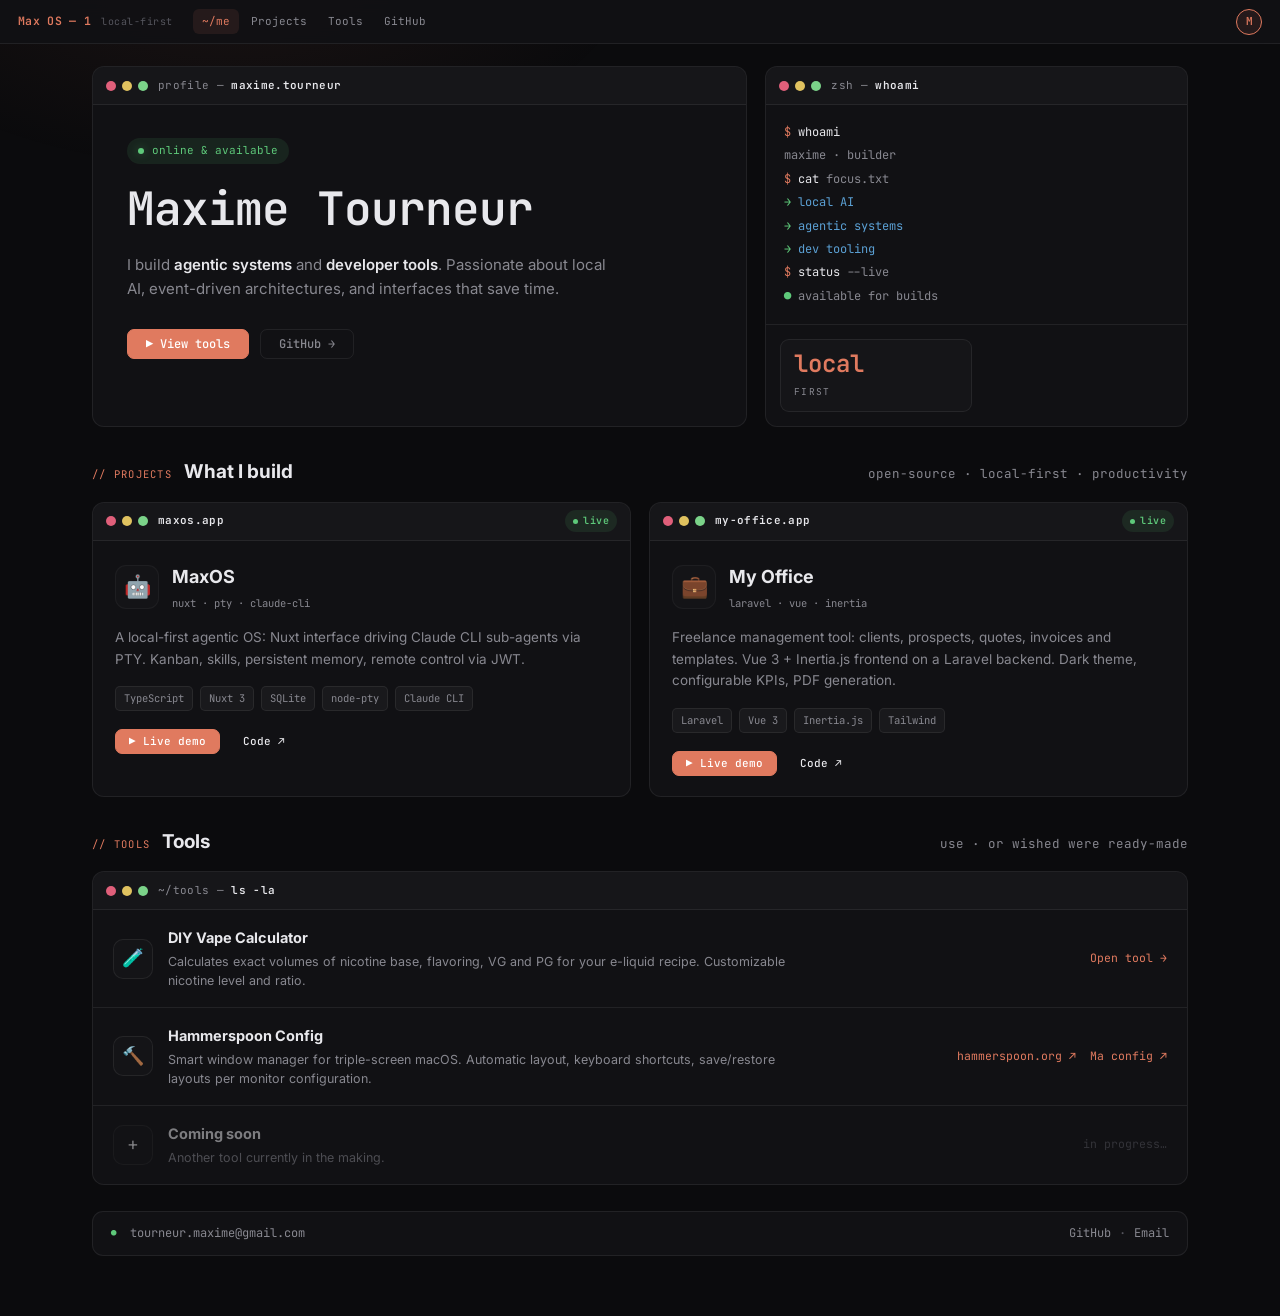
==== commit 92793eee: "style: retire nav-stats et stat-cell "Tools in prod", corrige lien GitHub Co-Authored-By: Claude Son" ====
--- a/index.html
+++ b/index.html
@@ -127,10 +127,9 @@
     <a class="nav-link active" href="#top">~/me</a>
     <a class="nav-link" href="#projects">Projects</a>
     <a class="nav-link" href="#tools">Tools</a>
-    <a class="nav-link" href="https://github.com/tourneurmaxime" target="_blank">GitHub</a>
+    <a class="nav-link" href="https://github.com/tourneur-maxime" target="_blank">GitHub</a>
   </div>
   <div class="nav-spacer"></div>
-  <div class="nav-stats"><span><b>3+</b> in prod</span><span><b>online</b></span></div>
   <div class="user-pill">M</div>
 </nav>
 
@@ -149,7 +148,7 @@
         <p class="lede">I build <b>agentic systems</b> and <b>developer tools</b>. Passionate about local AI, event-driven architectures, and interfaces that save time.</p>
         <div class="cta">
           <a href="#tools" class="btn primary">▶ View tools</a>
-          <a href="https://github.com/tourneurmaxime" target="_blank" class="btn ghost">GitHub →</a>
+          <a href="https://github.com/tourneur-maxime" target="_blank" class="btn ghost">GitHub →</a>
         </div>
       </div>
     </section>
@@ -170,7 +169,6 @@
         <div class="l"><span class="s">●</span> available for builds</div>
       </div>
       <div class="stat-row">
-        <div class="stat-cell"><div class="v">3+</div><div class="l">Tools in prod</div></div>
         <div class="stat-cell"><div class="v">local</div><div class="l">First</div></div>
       </div>
     </section>
@@ -280,7 +278,7 @@
     <span style="color:var(--good);font-size:9px">●</span>
     <a href="mailto:tourneur.maxime@gmail.com">tourneur.maxime@gmail.com</a>
     <div class="right">
-      <a href="https://github.com/tourneurmaxime" target="_blank">GitHub</a>
+      <a href="https://github.com/tourneur-maxime" target="_blank">GitHub</a>
       <span style="color:var(--fg-dimmer)">·</span>
       <a href="mailto:tourneur.maxime@gmail.com">Email</a>
     </div>
